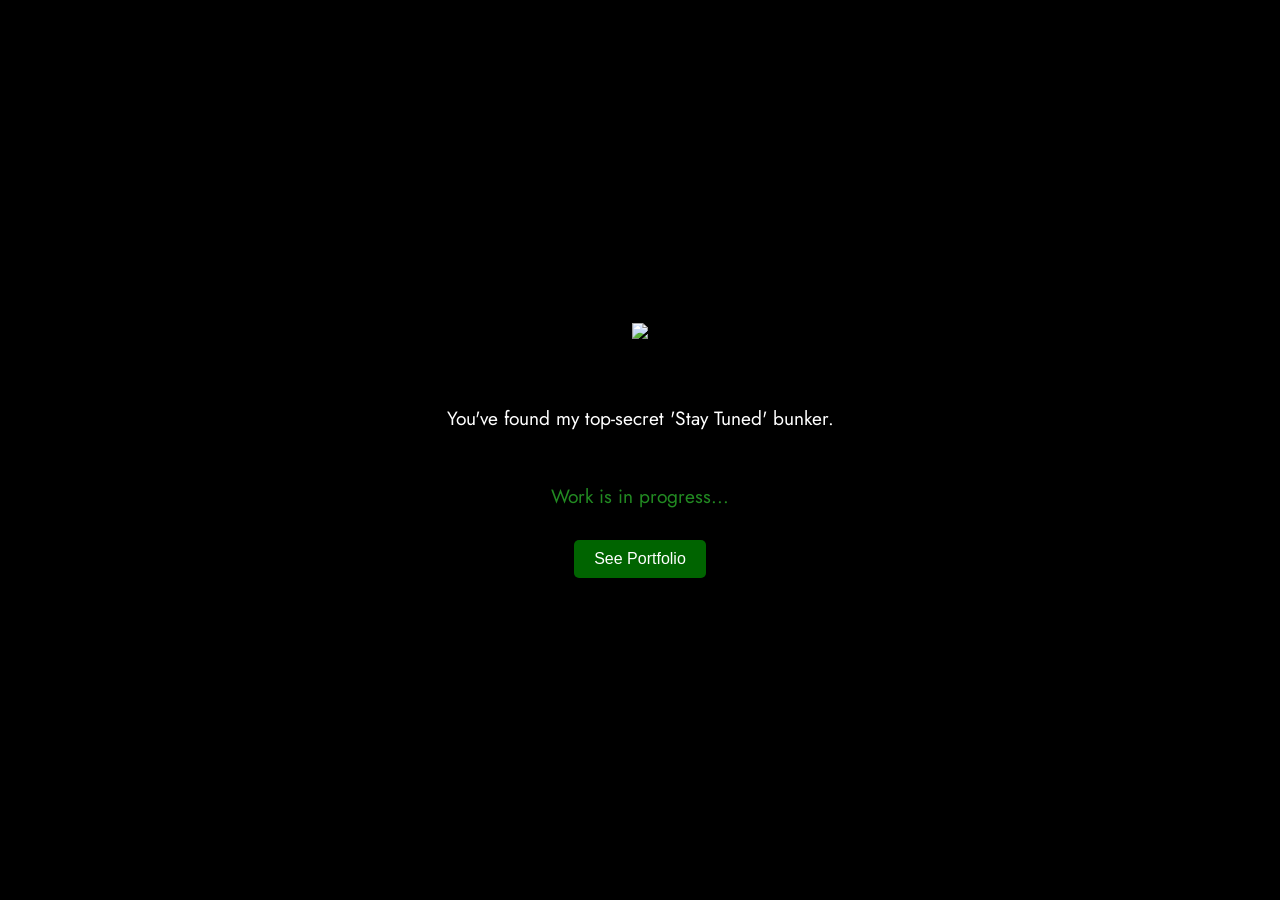
==== index.html @ 22e9f3df "Create index.html" ====
<!DOCTYPE html>
<html lang="en">
<head>
    <meta charset="UTF-8">
    <meta name="viewport" content="width=device-width, initial-scale=1.0">
    <title>Landing Page</title>

    <link rel="preconnect" href="https://fonts.gstatic.com" crossorigin>
    <link href="https://fonts.googleapis.com/css2?family=Jost&display=swap" rel="stylesheet">

    <style>
        body {
            margin: 0;
            padding: 0;
            font-family: 'Jost', sans-serif;
            background-color: black;
            color: white;
        }

        .container {
            text-align: center;
            height: 100vh;
            display: flex;
            flex-direction: column;
            justify-content: center;
            align-items: center;
        }

        .icon {
            margin-bottom: 20px; /* Adjust as needed */
        }

        h1 {
            font-size: 2.5em;
            margin-bottom: 20px;
        }

        p {
            font-size: 1.2em;
            margin-bottom: 30px;
        }

        button {
            padding: 10px 20px;
            font-size: 1em;
            background-color: darkgreen;
            color: white;
            border: none;
            border-radius: 5px;
            cursor: pointer;
            transition: background-color 0.3s ease;
        }

        button:hover {
            background-color: forestgreen;
        }
    </style>
</head>
<body>
    <div class="container">
        <div class="icon">
            <img src="akmGeekLogo(White).png", width="250px">
            <!-- Your icon goes here -->
        </div>
        <div class="content">
            <!-- <h1>Congratulations!</h1> -->
            <p style="padding: 20px;">You've found my top-secret 'Stay Tuned' bunker.</p>
            <p style="color: forestgreen;">Work is in progress...</p>
            <button>See Portfolio</button>
        </div>
    </div>
    <script src="script.js"></script>
</body>
</html>
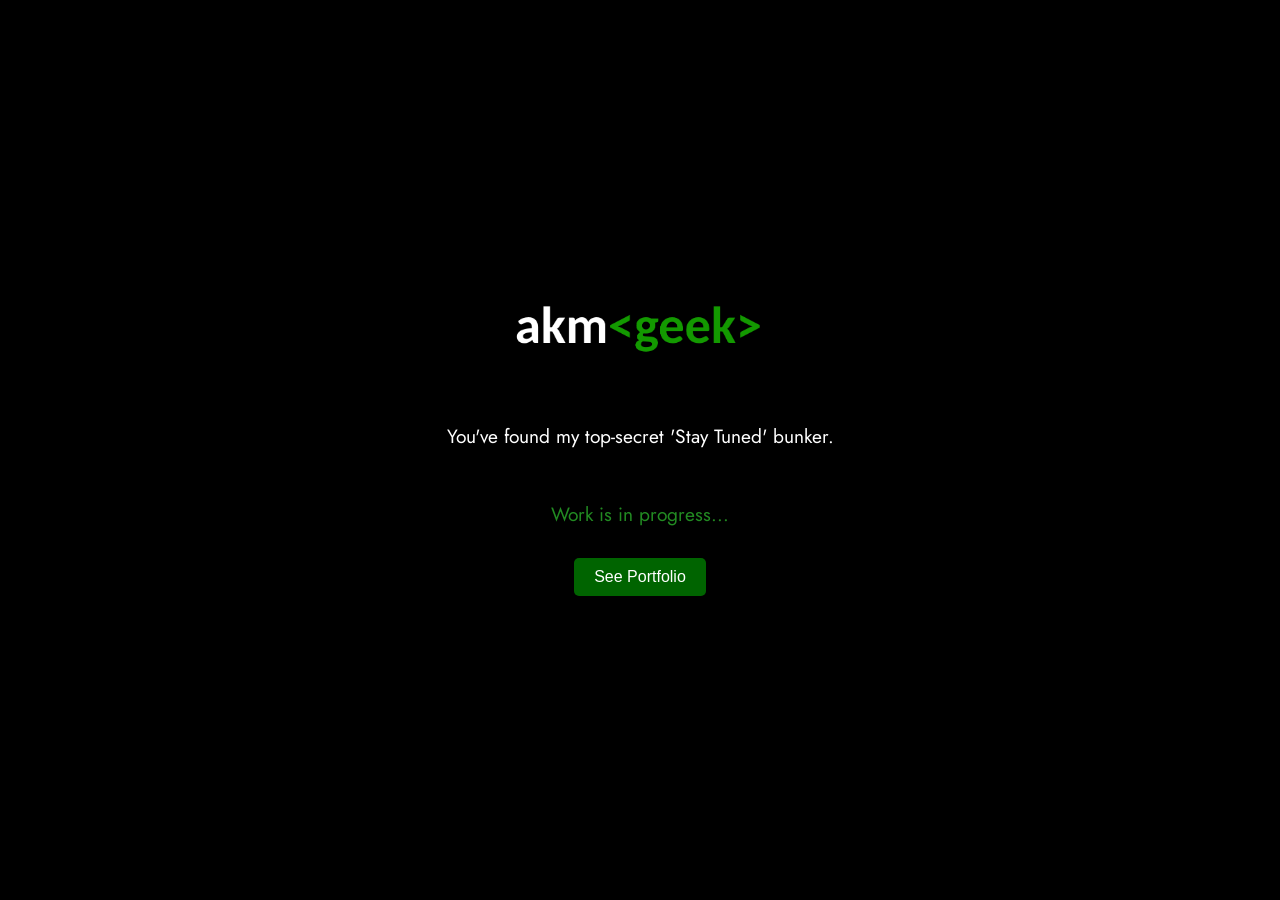
==== commit ad5f2449: "Update index.html" ====
--- a/index.html
+++ b/index.html
@@ -66,7 +66,8 @@
             <!-- <h1>Congratulations!</h1> -->
             <p style="padding: 20px;">You've found my top-secret 'Stay Tuned' bunker.</p>
             <p style="color: forestgreen;">Work is in progress...</p>
-            <button>See Portfolio</button>
+
+            <button ><a style="text-decoration: none; color: white;" href="https://akmgeek.github.io/portfolio/">See Portfolio</a></button>
         </div>
     </div>
     <script src="script.js"></script>
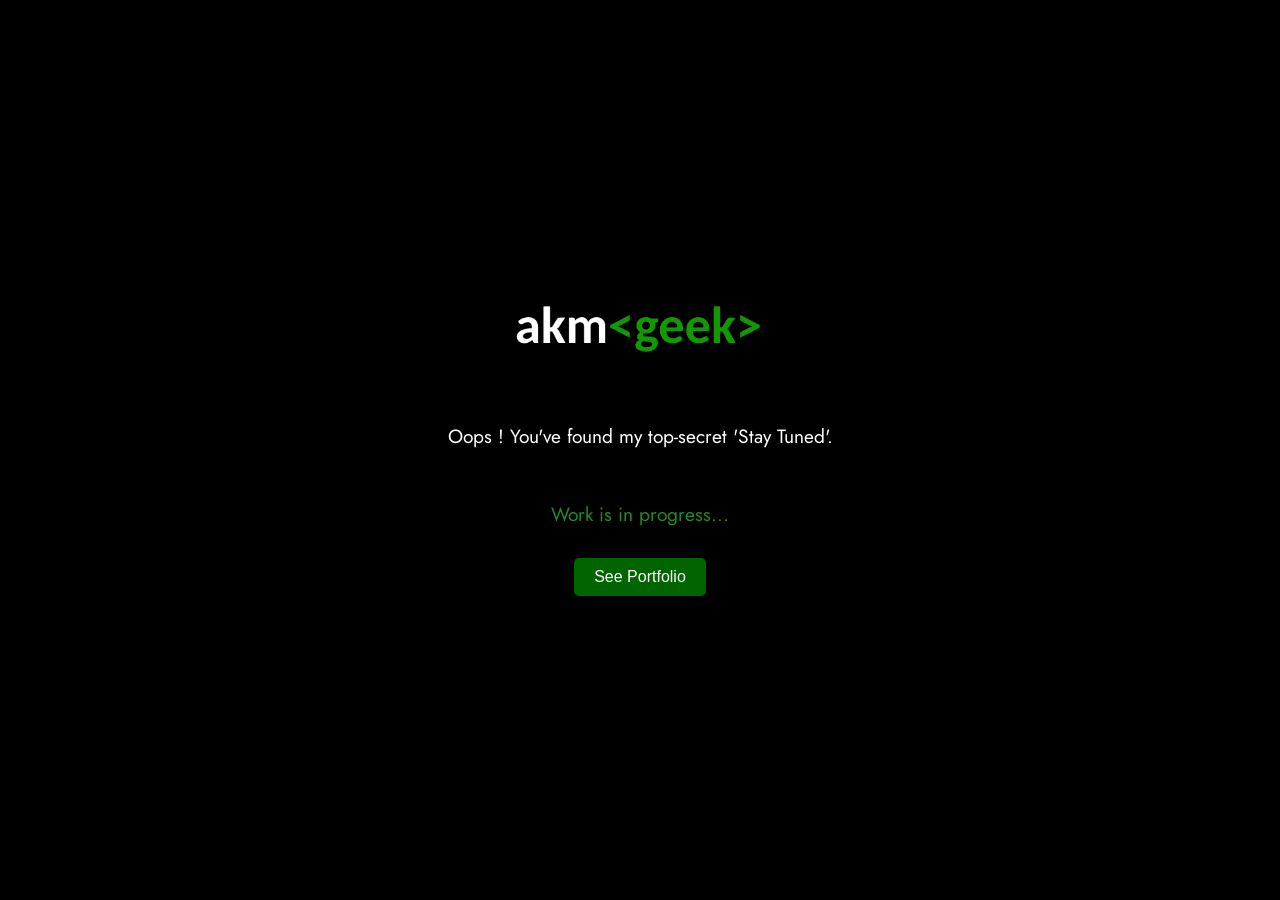
==== commit 6822f77d: "Update index.html" ====
--- a/index.html
+++ b/index.html
@@ -64,7 +64,7 @@
         </div>
         <div class="content">
             <!-- <h1>Congratulations!</h1> -->
-            <p style="padding: 20px;">You've found my top-secret 'Stay Tuned' bunker.</p>
+            <p style="padding: 20px;">Oops ! You've found my top-secret 'Stay Tuned'.</p>
             <p style="color: forestgreen;">Work is in progress...</p>
 
             <button ><a style="text-decoration: none; color: white;" href="https://akmgeek.github.io/portfolio/">See Portfolio</a></button>
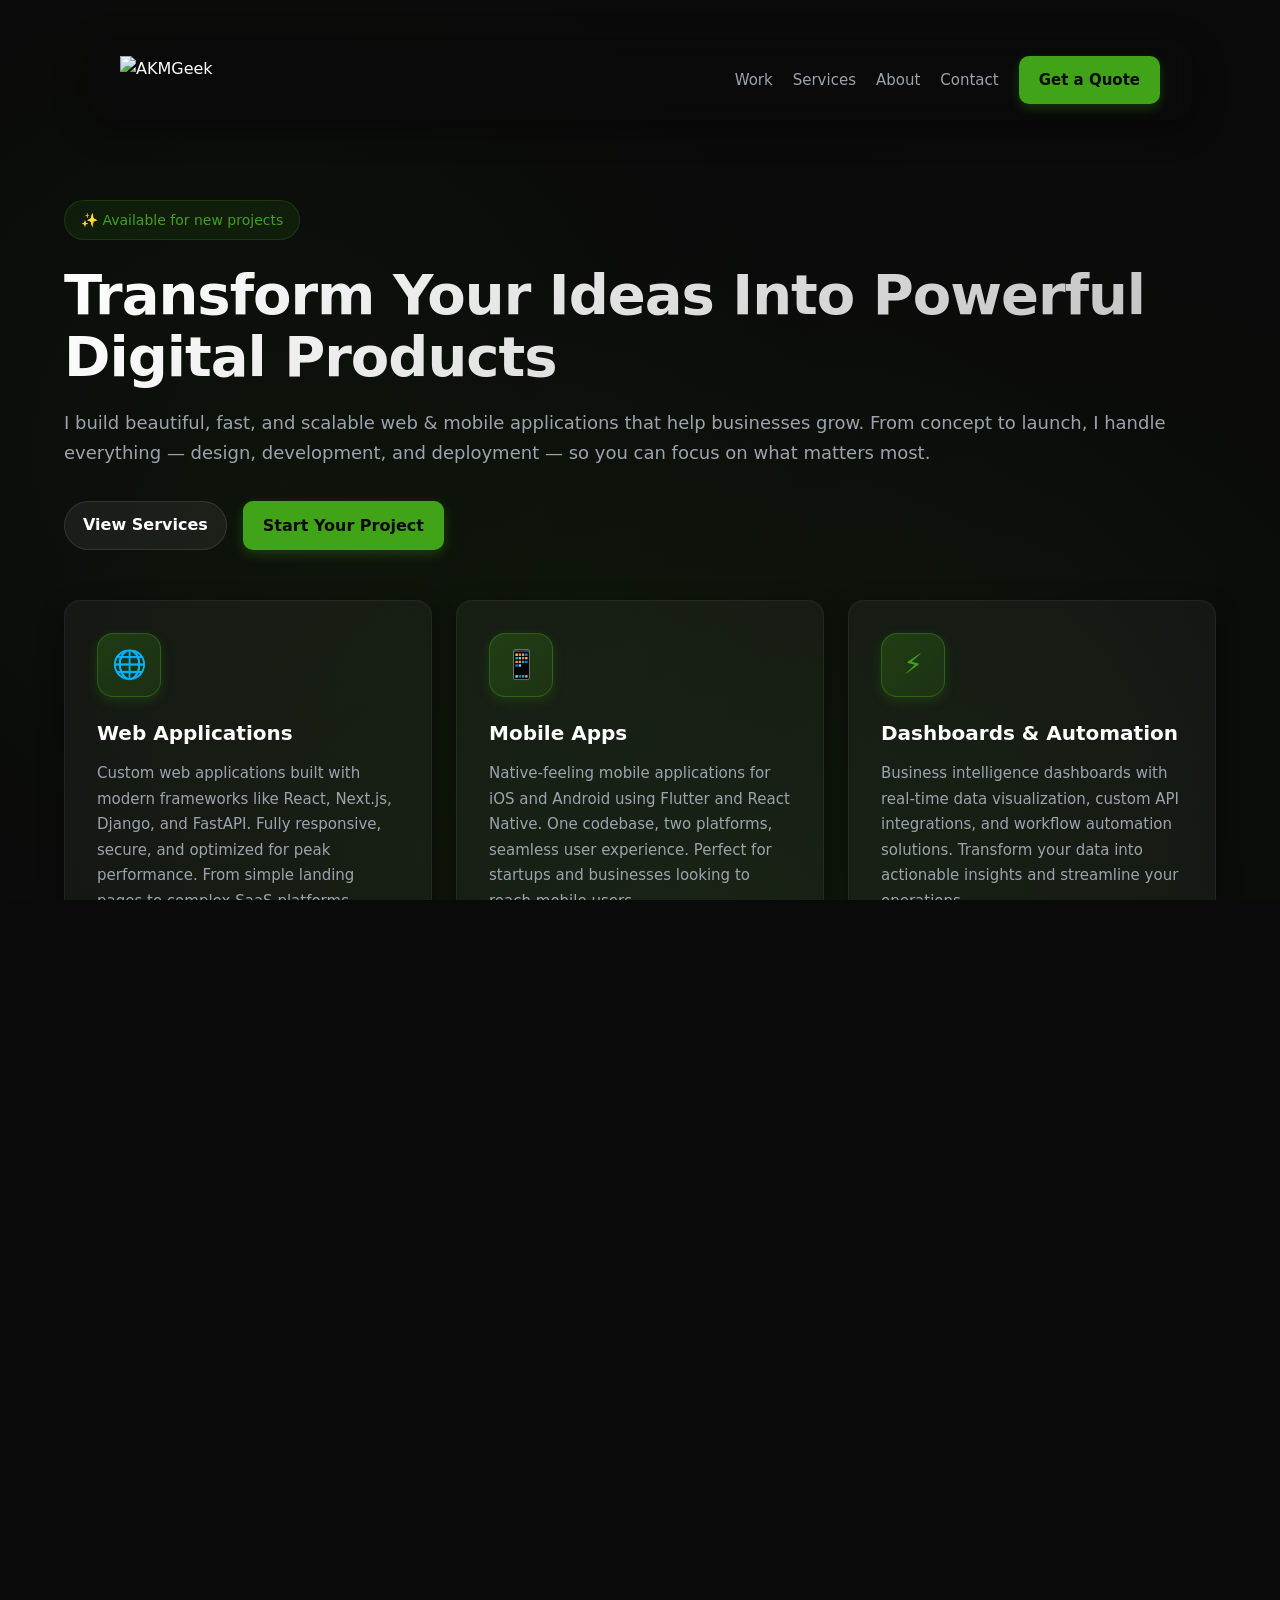
==== commit ffe7a98a: "Refactor index.html for improved structure and styles Updated HTML structure and styling for better " ====
--- a/index.html
+++ b/index.html
@@ -1,75 +1,816 @@
-<!DOCTYPE html>
+<!doctype html>
 <html lang="en">
 <head>
-    <meta charset="UTF-8">
-    <meta name="viewport" content="width=device-width, initial-scale=1.0">
-    <title>Landing Page</title>
-
-    <link rel="preconnect" href="https://fonts.gstatic.com" crossorigin>
-    <link href="https://fonts.googleapis.com/css2?family=Jost&display=swap" rel="stylesheet">
-
-    <style>
-        body {
-            margin: 0;
-            padding: 0;
-            font-family: 'Jost', sans-serif;
-            background-color: black;
-            color: white;
-        }
-
-        .container {
-            text-align: center;
-            height: 100vh;
-            display: flex;
-            flex-direction: column;
-            justify-content: center;
-            align-items: center;
-        }
-
-        .icon {
-            margin-bottom: 20px; /* Adjust as needed */
-        }
-
-        h1 {
-            font-size: 2.5em;
-            margin-bottom: 20px;
-        }
-
-        p {
-            font-size: 1.2em;
-            margin-bottom: 30px;
-        }
-
-        button {
-            padding: 10px 20px;
-            font-size: 1em;
-            background-color: darkgreen;
-            color: white;
-            border: none;
-            border-radius: 5px;
-            cursor: pointer;
-            transition: background-color 0.3s ease;
-        }
-
-        button:hover {
-            background-color: forestgreen;
-        }
-    </style>
+  <meta charset="utf-8" />
+  <meta name="viewport" content="width=device-width,initial-scale=1" />
+  <title>AKMGeek — Code. Create. Conquer.</title>
+  <meta name="description" content="AKMGeek — custom web & mobile apps, UI/UX, dashboards and automation." />
+  <style>
+    /* ========== Brand ========== */
+    :root{
+      --brand-green:#41A317;
+      --brand-green-hover:#4FB81F;
+      --bg:#0A0A0A;
+      --bg-secondary:#111111;
+      --muted:#9CA3AF;
+      --white:#ffffff;
+      --max-width:1200px;
+      --radius:16px;
+      --card-padding:28px;
+      --gap:24px;
+      font-family: Inter, system-ui, -apple-system, 'Segoe UI', Roboto, 'Helvetica Neue', Arial, sans-serif;
+    }
+    *{box-sizing:border-box;}
+    html{scroll-behavior:smooth;overflow-x:hidden;}
+    html,body{height:100%;width:100%;overflow-x:hidden;}
+    body{
+      margin:0;
+      padding:0;
+      background:var(--bg);
+      background-image:radial-gradient(circle at 20% 50%, rgba(65,163,23,0.05) 0%, transparent 50%),
+                        radial-gradient(circle at 80% 80%, rgba(65,163,23,0.03) 0%, transparent 50%);
+      color:var(--white);
+      -webkit-font-smoothing:antialiased;
+      -moz-osx-font-smoothing:grayscale;
+      line-height:1.6;
+    }
+    .container{max-width:var(--max-width);margin:0 auto;padding:40px 24px;width:100%;}
+
+    /* ========== Header ========== */
+    header{
+      display:flex;
+      align-items:center;
+      justify-content:space-between;
+      gap:12px;
+      padding:16px 32px;
+      position:sticky;
+      top:12px;
+      z-index:100;
+      background:rgba(10,10,10,0.8);
+      backdrop-filter:blur(10px);
+      /* border:1px solid rgba(255,255,255,0.08); */
+      border-radius:20px;
+      width:calc(100% - 48px);
+      max-width:var(--max-width);
+      margin:0 auto;
+      box-shadow:0 8px 32px rgba(0,0,0,0.4);
+    }
+    .brand{
+      display:flex;
+      align-items:center;
+      gap:12px;
+      transition:transform 0.2s;
+      flex-shrink:0;
+      min-width:0;
+    }
+    .brand:hover{transform:translateY(-1px);}
+    .logo{
+      width:auto;
+      height:48px;
+      max-width:120px;
+      min-width:60px;
+      display:block;
+      transition:transform 0.3s;
+      object-fit:contain;
+      flex-shrink:0;
+    }
+    .brand:hover .logo{transform:scale(1.05);}
+    nav{display:flex;gap:20px;align-items:center;}
+    nav a{
+      color:var(--muted);
+      text-decoration:none;
+      font-size:15px;
+      font-weight:500;
+      transition:color 0.2s;
+      position:relative;
+    }
+    nav a:hover{color:var(--white);}
+    nav a:not(.cta)::after{
+      content:'';
+      position:absolute;
+      bottom:-4px;
+      left:0;
+      width:0;
+      height:2px;
+      background:var(--brand-green);
+      transition:width 0.3s;
+    }
+    nav a:not(.cta):hover::after{width:100%;}
+    .cta{
+      background:var(--brand-green);
+      color:var(--bg);
+      padding:12px 20px;
+      border-radius:10px;
+      text-decoration:none;
+      font-weight:600;
+      transition:all 0.3s;
+      box-shadow:0 4px 12px rgba(65,163,23,0.3);
+    }
+    .cta:hover{
+      background:var(--brand-green-hover);
+      transform:translateY(-2px);
+      box-shadow:0 6px 20px rgba(65,163,23,0.4);
+    }
+
+    /* ========== Hero ========== */
+    .hero{
+      padding:80px 0 60px;
+      position:relative;
+    }
+    .hero::before{
+      content:'';
+      position:absolute;
+      top:0;
+      left:0;
+      right:0;
+      width:100%;
+      height:200%;
+      background:radial-gradient(circle, rgba(65,163,23,0.1) 0%, transparent 70%);
+      pointer-events:none;
+      z-index:-1;
+    }
+    .hero h2{
+      font-size:56px;
+      margin:0 0 20px 0;
+      line-height:1.1;
+      font-weight:800;
+      letter-spacing:-1px;
+      background:linear-gradient(135deg, #ffffff 0%, #BFBFBF 100%);
+      -webkit-background-clip:text;
+      -webkit-text-fill-color:transparent;
+      background-clip:text;
+    }
+    .hero p{
+      color:var(--muted);
+      font-size:18px;
+      margin:0 0 32px;
+      line-height:1.7;
+    }
+    .hero .actions{
+      display:flex;
+      gap:16px;
+      flex-wrap:wrap;
+    }
+    .hero .badge{
+      display:inline-flex;
+      align-items:center;
+      gap:8px;
+      padding:8px 16px;
+      background:rgba(65,163,23,0.1);
+      border:1px solid rgba(65,163,23,0.2);
+      border-radius:50px;
+      font-size:14px;
+      color:var(--brand-green);
+      margin-bottom:24px;
+    }
+
+    /* Card */
+    .card{
+      background:rgba(255,255,255,0.04);
+      padding:var(--card-padding);
+      border-radius:var(--radius);
+      box-shadow:0 8px 24px rgba(0,0,0,0.4);
+      border:1px solid rgba(255,255,255,0.06);
+      transition:all 0.3s;
+      position:relative;
+      overflow:hidden;
+    }
+    .card::before{
+      content:'';
+      position:absolute;
+      top:0;
+      left:0;
+      width:100%;
+      height:100%;
+      background:linear-gradient(135deg, rgba(65,163,23,0.05) 0%, transparent 100%);
+      opacity:0;
+      transition:opacity 0.3s;
+    }
+    .card:hover{
+      transform:translateY(-4px);
+      box-shadow:0 12px 32px rgba(0,0,0,0.5);
+      border-color:rgba(65,163,23,0.2);
+    }
+    .card:hover::before{opacity:1;}
+    .service{
+      display:flex;
+      flex-direction:column;
+      gap:20px;
+      align-items:flex-start;
+      position:relative;
+      z-index:1;
+      height:100%;
+    }
+    .service .dot{
+      width:64px;
+      height:64px;
+      border-radius:16px;
+      background:linear-gradient(135deg, rgba(65,163,23,0.25) 0%, rgba(65,163,23,0.15) 100%);
+      display:flex;
+      align-items:center;
+      justify-content:center;
+      font-weight:700;
+      color:var(--brand-green);
+      font-size:28px;
+      flex-shrink:0;
+      border:1px solid rgba(65,163,23,0.4);
+      box-shadow:0 4px 12px rgba(65,163,23,0.2);
+    }
+    .service strong{
+      display:block;
+      font-size:20px;
+      margin-bottom:12px;
+      color:var(--white);
+      font-weight:700;
+    }
+    .service > div:last-child{
+      flex:1;
+      display:flex;
+      flex-direction:column;
+    }
+
+    /* ========== Grid ========== */
+    .grid{
+      display:grid;
+      grid-template-columns:repeat(3,1fr);
+      gap:24px;
+      margin-top:50px;
+    }
+    .grid .card{
+      padding:32px;
+      display:flex;
+      align-items:stretch;
+      height:100%;
+    }
+
+    /* Portfolio */
+    .portfolio{
+      margin:80px 0;
+      position:relative;
+    }
+    .portfolio h3{
+      font-size:36px;
+      font-weight:800;
+      margin-bottom:32px;
+      letter-spacing:-0.5px;
+    }
+    .projects{
+      display:grid;
+      grid-template-columns:repeat(3,1fr);
+      gap:24px;
+    }
+    .project{
+      height:280px;
+      border-radius:16px;
+      background:linear-gradient(135deg, rgba(255,255,255,0.05) 0%, rgba(255,255,255,0.02) 100%);
+      display:flex;
+      flex-direction:column;
+      justify-content:space-between;
+      padding:24px;
+      position:relative;
+      overflow:hidden;
+      cursor:pointer;
+      transition:all 0.3s;
+      border:1px solid rgba(255,255,255,0.08);
+    }
+    .project::before{
+      content:'';
+      position:absolute;
+      top:0;
+      left:0;
+      width:100%;
+      height:100%;
+      background:linear-gradient(135deg, rgba(65,163,23,0.1) 0%, transparent 100%);
+      opacity:0;
+      transition:opacity 0.3s;
+    }
+    .project:hover{
+      transform:translateY(-6px);
+      border-color:rgba(65,163,23,0.3);
+      box-shadow:0 12px 32px rgba(0,0,0,0.5);
+    }
+    .project:hover::before{opacity:1;}
+    .project-title{
+      font-size:20px;
+      font-weight:700;
+      margin-bottom:8px;
+      color:var(--white);
+      position:relative;
+      z-index:1;
+    }
+    .project-desc{
+      color:var(--muted);
+      font-size:14px;
+      line-height:1.6;
+      position:relative;
+      z-index:1;
+    }
+    .project-tags{
+      display:flex;
+      gap:8px;
+      flex-wrap:wrap;
+      margin-top:auto;
+      position:relative;
+      z-index:1;
+    }
+    .tag{
+      padding:4px 12px;
+      background:rgba(255,255,255,0.08);
+      border-radius:20px;
+      font-size:12px;
+      color:var(--muted);
+    }
+
+    /* About */
+    .about{
+      display:flex;
+      gap:40px;
+      align-items:center;
+      padding:40px 0;
+      margin:60px 0;
+    }
+    .about-content h3{
+      font-size:36px;
+      font-weight:800;
+      margin-bottom:20px;
+      letter-spacing:-0.5px;
+    }
+    .about-content p{
+      color:var(--muted);
+      font-size:16px;
+      line-height:1.8;
+      margin-bottom:16px;
+    }
+    .stats{
+      display:flex;
+      gap:32px;
+      margin-top:32px;
+      flex-wrap:wrap;
+    }
+    .stat{
+      display:flex;
+      flex-direction:column;
+    }
+    .stat-number{
+      font-size:32px;
+      font-weight:800;
+      color:var(--brand-green);
+      line-height:1;
+    }
+    .stat-label{
+      font-size:14px;
+      color:var(--muted);
+      margin-top:4px;
+    }
+
+    /* Contact */
+    .contact{
+      display:grid;
+      grid-template-columns:1fr 380px;
+      gap:32px;
+      padding:60px 0;
+    }
+    .contact h3{
+      font-size:36px;
+      font-weight:800;
+      margin-bottom:12px;
+      letter-spacing:-0.5px;
+    }
+    input,textarea{
+      width:100%;
+      padding:14px 16px;
+      border-radius:12px;
+      border:1px solid rgba(255,255,255,0.1);
+      background:rgba(255,255,255,0.03);
+      color:var(--white);
+      resize:vertical;
+      font-family:inherit;
+      font-size:15px;
+      transition:all 0.3s;
+      margin-bottom:16px;
+    }
+    input:focus,textarea:focus{
+      outline:none;
+      border-color:var(--brand-green);
+      background:rgba(255,255,255,0.05);
+      box-shadow:0 0 0 3px rgba(65,163,23,0.1);
+    }
+    input::placeholder,textarea::placeholder{
+      color:var(--muted);
+    }
+    button.primary{
+      background:var(--brand-green);
+      color:var(--bg);
+      padding:14px 24px;
+      border-radius:12px;
+      border:none;
+      font-weight:700;
+      font-size:16px;
+      cursor:pointer;
+      transition:all 0.3s;
+      box-shadow:0 4px 12px rgba(65,163,23,0.3);
+    }
+    button.primary:hover{
+      background:var(--brand-green-hover);
+      transform:translateY(-2px);
+      box-shadow:0 6px 20px rgba(65,163,23,0.4);
+    }
+    button.primary:active{
+      transform:translateY(0);
+    }
+
+    footer{
+      padding:40px 0;
+      border-top:1px solid rgba(255,255,255,0.08);
+      color:var(--muted);
+      font-size:14px;
+      margin-top:60px;
+    }
+
+    /* Section Headers */
+    section h3{
+      font-size:36px;
+      font-weight:800;
+      margin-bottom:32px;
+      letter-spacing:-0.5px;
+    }
+
+    /* ========== Responsive ========== */
+    @media (max-width:980px){
+      .hero{padding:60px 0 40px;}
+      .hero h2{font-size:42px;}
+      .grid{grid-template-columns:repeat(2,1fr)}
+      .projects{grid-template-columns:repeat(2,1fr)}
+      .contact{grid-template-columns:1fr}
+      nav{display:none;}
+      header{
+        justify-content:center;
+        padding:14px 24px;
+        width:calc(100% - 32px);
+        top:8px;
+      }
+      .logo{
+        height:44px;
+        max-width:110px;
+        min-width:70px;
+      }
+    }
+    @media (max-width:768px){
+      header{
+        padding:12px 20px;
+        width:calc(100% - 24px);
+        border-radius:16px;
+        top:8px;
+      }
+      .logo{
+        height:42px;
+        max-width:100px;
+        min-width:65px;
+      }
+    }
+    @media (max-width:560px){
+      .grid{grid-template-columns:1fr}
+      .projects{grid-template-columns:1fr}
+      .hero h2{font-size:32px;}
+      .hero p{font-size:16px;}
+      .card{padding:20px;}
+      .project{height:240px;}
+      section h3{font-size:28px;}
+      .about{flex-direction:column;text-align:center;}
+      header{
+        padding:10px 16px;
+        width:calc(100% - 20px);
+        border-radius:14px;
+        top:6px;
+        gap:8px;
+        justify-content:center;
+      }
+      .logo{
+        height:40px;
+        max-width:95px;
+        min-width:60px;
+      }
+      .brand{
+        gap:8px;
+        justify-content:center;
+      }
+    }
+    @media (max-width:400px){
+      header{
+        padding:10px 14px;
+        width:calc(100% - 16px);
+      }
+      .logo{
+        height:38px;
+        max-width:85px;
+        min-width:55px;
+      }
+    }
+    @media (max-width:320px){
+      header{
+        padding:8px 12px;
+        width:calc(100% - 12px);
+      }
+      .logo{
+        height:36px;
+        max-width:75px;
+        min-width:50px;
+      }
+    }
+
+    /* Small helpers */
+    .muted{color:var(--muted)}
+    .pill{
+      background:rgba(255,255,255,0.06);
+      padding:10px 18px;
+      border-radius:50px;
+      font-weight:600;
+      text-decoration:none;
+      color:var(--white);
+      border:1px solid rgba(255,255,255,0.1);
+      transition:all 0.3s;
+      display:inline-block;
+    }
+    .pill:hover{
+      background:rgba(255,255,255,0.1);
+      transform:translateY(-2px);
+    }
+    .section-divider{
+      height:1px;
+      width:100%;
+      max-width:100%;
+      background:linear-gradient(90deg, transparent, rgba(255,255,255,0.1), transparent);
+      margin:60px 0;
+    }
+
+  </style>
 </head>
 <body>
-    <div class="container">
-        <div class="icon">
-            <img src="akmGeekLogo(White).png", width="250px">
-            <!-- Your icon goes here -->
+  <div class="container">
+    <header>
+      <div class="brand">
+        <img src="logo.png" alt="AKMGeek" class="logo" />
+    
+      </div>
+      <nav>
+        <a href="#work">Work</a>
+        <a href="#services">Services</a>
+        <a href="#about">About</a>
+        <a href="#contact">Contact</a>
+        <a class="cta" href="#contact">Get a Quote</a>
+      </nav>
+    </header>
+
+    <main>
+      <section class="hero">
+        <div>
+          <div class="badge">✨ Available for new projects</div>
+          <h2>Transform Your Ideas Into Powerful Digital Products</h2>
+          <p>I build beautiful, fast, and scalable web & mobile applications that help businesses grow. From concept to launch, I handle everything — design, development, and deployment — so you can focus on what matters most.</p>
+          <div class="actions">
+            <a class="pill" href="#services">View Services</a>
+            <a class="cta" href="#contact">Start Your Project</a>
+          </div>
+
+          <div class="grid" id="services">
+            <div class="card">
+              <div class="service">
+                <div class="dot">🌐</div>
+                <div>
+                  <strong>Web Applications</strong>
+                  <div class="muted" style="font-size:15px;line-height:1.7">Custom web applications built with modern frameworks like React, Next.js, Django, and FastAPI. Fully responsive, secure, and optimized for peak performance. From simple landing pages to complex SaaS platforms.</div>
+                </div>
+              </div>
+            </div>
+
+            <div class="card">
+              <div class="service">
+                <div class="dot">📱</div>
+                <div>
+                  <strong>Mobile Apps</strong>
+                  <div class="muted" style="font-size:15px;line-height:1.7">Native-feeling mobile applications for iOS and Android using Flutter and React Native. One codebase, two platforms, seamless user experience. Perfect for startups and businesses looking to reach mobile users.</div>
+                </div>
+              </div>
+            </div>
+
+            <div class="card">
+              <div class="service">
+                <div class="dot">⚡</div>
+                <div>
+                  <strong>Dashboards & Automation</strong>
+                  <div class="muted" style="font-size:15px;line-height:1.7">Business intelligence dashboards with real-time data visualization, custom API integrations, and workflow automation solutions. Transform your data into actionable insights and streamline your operations.</div>
+                </div>
+              </div>
+            </div>
+          </div>
+
         </div>
-        <div class="content">
-            <!-- <h1>Congratulations!</h1> -->
-            <p style="padding: 20px;">Oops ! You've found my top-secret 'Stay Tuned'.</p>
-            <p style="color: forestgreen;">Work is in progress...</p>
-
-            <button ><a style="text-decoration: none; color: white;" href="https://akmgeek.github.io/portfolio/">See Portfolio</a></button>
+      </section>
+
+      <div class="section-divider"></div>
+
+      <section id="technologies" style="margin:60px 0">
+        <div class="card" style="text-align:center;padding:40px 32px">
+          <h3 style="font-size:28px;margin-bottom:24px">Technologies I Work With</h3>
+          <div class="muted" style="font-size:16px;line-height:2.5">React • Next.js • Flutter • React Native • Python • Django • FastAPI • Node.js • TypeScript • PostgreSQL</div>
         </div>
-    </div>
-    <script src="script.js"></script>
+      </section>
+
+      <div class="section-divider"></div>
+
+      <section id="work" class="portfolio">
+        <h3>Featured Projects</h3>
+        <p class="muted" style="font-size:16px;margin-bottom:32px">Real solutions built for real businesses</p>
+        <div class="projects">
+          <div class="project">
+            <div>
+              <div class="project-title">Restaurant Booking Platform</div>
+              <div class="project-desc">Complete reservation system with real-time table management, customer dashboard, and admin panel. Increased bookings by 40%.</div>
+            </div>
+            <div class="project-tags">
+              <span class="tag">React</span>
+              <span class="tag">Node.js</span>
+              <span class="tag">MongoDB</span>
+            </div>
+          </div>
+          <div class="project">
+            <div>
+              <div class="project-title">Task Management App</div>
+              <div class="project-desc">Cross-platform productivity app with team collaboration, real-time sync, and advanced filtering. Used by 500+ teams daily.</div>
+            </div>
+            <div class="project-tags">
+              <span class="tag">Flutter</span>
+              <span class="tag">Firebase</span>
+              <span class="tag">Cloud Functions</span>
+            </div>
+          </div>
+          <div class="project">
+            <div>
+              <div class="project-title">Drone Telemetry Dashboard</div>
+              <div class="project-desc">Real-time monitoring dashboard for drone fleet management with live tracking, analytics, and automated reporting.</div>
+            </div>
+            <div class="project-tags">
+              <span class="tag">Next.js</span>
+              <span class="tag">WebSocket</span>
+              <span class="tag">Python</span>
+            </div>
+          </div>
+        </div>
+      </section>
+
+      <div class="section-divider"></div>
+
+      <section id="about" class="about">
+        <div class="about-content">
+          <h3>Why Work With Me?</h3>
+          <p class="muted">I'm Amit, a full-stack developer and designer who turns complex ideas into simple, elegant solutions. With years of experience building products from scratch, I understand what it takes to ship software that users love.</p>
+          <p class="muted">My approach is straightforward: I listen to your needs, propose the best solution, and deliver on time. No fluff, no over-engineering — just clean code and great results.</p>
+          
+          <div class="stats">
+            <div class="stat">
+              <div class="stat-number">50+</div>
+              <div class="stat-label">Projects Delivered</div>
+            </div>
+            <div class="stat">
+              <div class="stat-number">100%</div>
+              <div class="stat-label">Client Satisfaction</div>
+            </div>
+            <div class="stat">
+              <div class="stat-number">24hr</div>
+              <div class="stat-label">Response Time</div>
+            </div>
+          </div>
+
+          <div style="margin-top:32px">
+            <a class="cta" href="#contact">Let's Build Something Great</a>
+          </div>
+        </div>
+      </section>
+
+      <div class="section-divider"></div>
+
+      <section id="contact" class="contact">
+        <div class="card">
+          <h3>Ready to Start Your Project?</h3>
+          <p class="muted" style="margin-bottom:28px">Tell me about your idea and I'll get back to you within 24 hours with a detailed proposal.</p>
+          <form action="mailto:contact@akmgeek.com" method="post" enctype="text/plain">
+            <input type="text" name="name" placeholder="Your name" required />
+            <input type="email" name="email" placeholder="Email address" required />
+            <input type="text" name="company" placeholder="Company (optional)" />
+            <textarea name="message" rows="6" placeholder="Tell me about your project — what are you looking to build? Timeline? Budget?" required></textarea>
+            <button type="submit" class="primary">Send Message</button>
+          </form>
+        </div>
+
+        <aside>
+          <div class="card">
+            <strong style="font-size:18px;display:block;margin-bottom:16px">Get in Touch</strong>
+            <div style="display:flex;flex-direction:column;gap:12px">
+              <div>
+                <div class="muted" style="font-size:13px;margin-bottom:4px">Email</div>
+                <a href="mailto:contact@akmgeek.com" style="color:var(--brand-green);text-decoration:none;font-weight:600">contact@akmgeek.com</a>
+              </div>
+              <div>
+                <div class="muted" style="font-size:13px;margin-bottom:4px">Phone</div>
+                <div style="font-weight:600">+91 9XXXXXXXXX</div>
+              </div>
+            </div>
+            <div style="margin-top:24px;padding-top:20px;border-top:1px solid rgba(255,255,255,0.08)">
+              <div class="muted" style="font-size:13px;margin-bottom:8px">Connect on</div>
+              <div style="display:flex;gap:12px;flex-wrap:wrap">
+                <a href="#" class="pill" style="font-size:13px;padding:6px 14px">LinkedIn</a>
+                <a href="#" class="pill" style="font-size:13px;padding:6px 14px">GitHub</a>
+                <a href="#" class="pill" style="font-size:13px;padding:6px 14px">Instagram</a>
+              </div>
+            </div>
+          </div>
+
+          <div style="height:20px"></div>
+
+          <div class="card">
+            <strong style="font-size:18px;display:block;margin-bottom:12px">What Happens Next?</strong>
+            <div style="display:flex;flex-direction:column;gap:16px">
+              <div>
+                <div style="font-weight:600;margin-bottom:4px;color:var(--brand-green)">1. Discovery Call</div>
+                <div class="muted" style="font-size:13px">Free 20-minute call to understand your needs</div>
+              </div>
+              <div>
+                <div style="font-weight:600;margin-bottom:4px;color:var(--brand-green)">2. Proposal</div>
+                <div class="muted" style="font-size:13px">Detailed proposal within 48 hours</div>
+              </div>
+              <div>
+                <div style="font-weight:600;margin-bottom:4px;color:var(--brand-green)">3. Kickoff</div>
+                <div class="muted" style="font-size:13px">We start building your vision</div>
+              </div>
+            </div>
+          </div>
+        </aside>
+      </section>
+
+    </main>
+
+    <footer>
+      <div style="display:flex;justify-content:space-between;align-items:center;flex-wrap:wrap;gap:16px">
+        <div style="font-size:15px">© 2024 <strong style="color:var(--brand-green)">AKMGeek</strong> — Code. Create. Conquer.</div>
+        <div class="muted" style="font-size:14px">Crafted with precision • Optimized for speed</div>
+      </div>
+    </footer>
+
+  </div>
+
+  <script>
+    // Smooth scroll for anchor links
+    document.querySelectorAll('a[href^="#"]').forEach(anchor => {
+      anchor.addEventListener('click', function (e) {
+        const href = this.getAttribute('href');
+        if (href !== '#' && href.length > 1) {
+          e.preventDefault();
+          const target = document.querySelector(href);
+          if (target) {
+            target.scrollIntoView({ behavior: 'smooth', block: 'start' });
+          }
+        }
+      });
+    });
+
+    // Form submission handler (if form exists)
+    const form = document.querySelector('form');
+    if (form) {
+      form.addEventListener('submit', function(e) {
+        // You can add custom form handling here if needed
+        // For now, it will use the default mailto behavior
+      });
+    }
+
+    // Add fade-in animation on scroll (only for elements below fold)
+    if ('IntersectionObserver' in window) {
+      const observerOptions = {
+        threshold: 0.1,
+        rootMargin: '0px 0px -50px 0px'
+      };
+
+      const observer = new IntersectionObserver((entries) => {
+        entries.forEach(entry => {
+          if (entry.isIntersecting) {
+            entry.target.style.opacity = '1';
+            entry.target.style.transform = 'translateY(0)';
+            observer.unobserve(entry.target);
+          }
+        });
+      }, observerOptions);
+
+      // Observe cards and projects that are initially below viewport
+      document.querySelectorAll('.card, .project').forEach(el => {
+        const rect = el.getBoundingClientRect();
+        if (rect.top > window.innerHeight) {
+          el.style.opacity = '0';
+          el.style.transform = 'translateY(20px)';
+          el.style.transition = 'opacity 0.6s ease, transform 0.6s ease';
+          observer.observe(el);
+        }
+      });
+    }
+  </script>
+
 </body>
 </html>
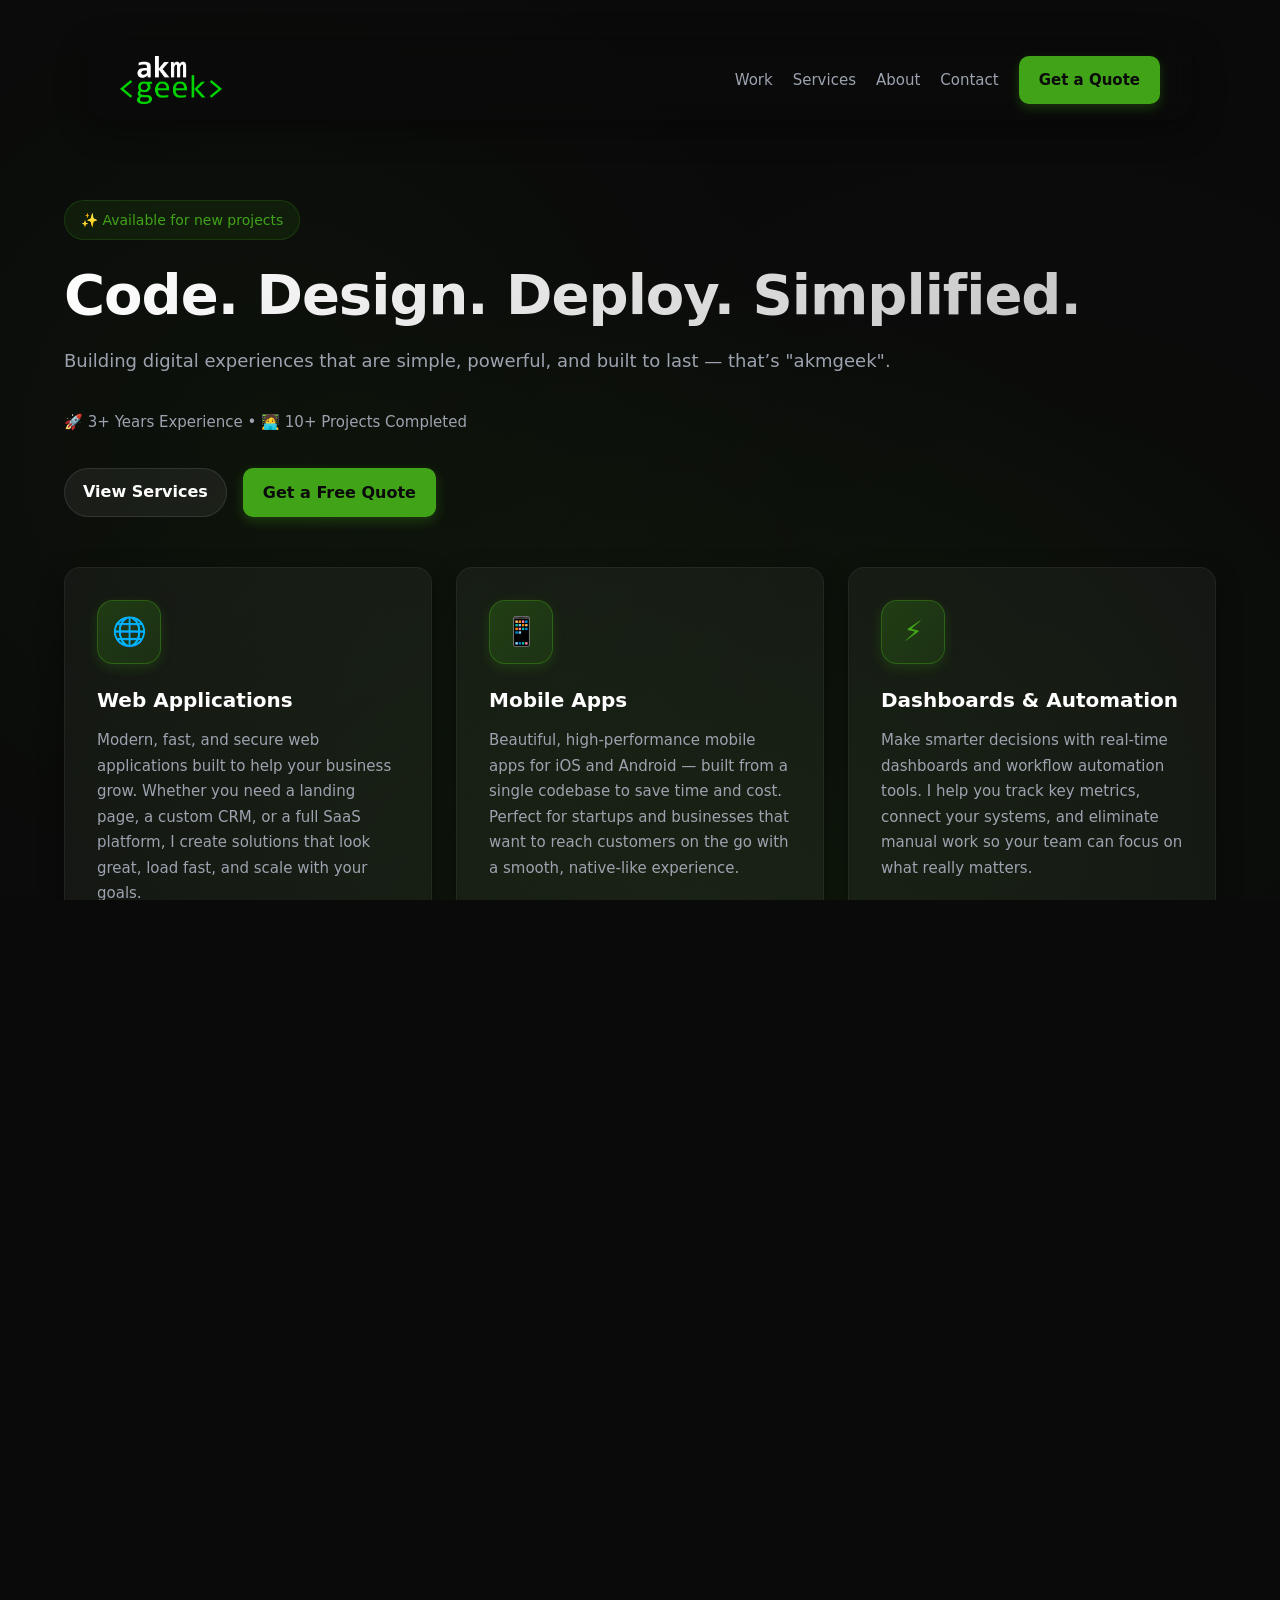
==== commit 5a142e5b: "updated" ====
--- a/index.html
+++ b/index.html
@@ -3,559 +3,27 @@
 <head>
   <meta charset="utf-8" />
   <meta name="viewport" content="width=device-width,initial-scale=1" />
-  <title>AKMGeek — Code. Create. Conquer.</title>
-  <meta name="description" content="AKMGeek — custom web & mobile apps, UI/UX, dashboards and automation." />
-  <style>
-    /* ========== Brand ========== */
-    :root{
-      --brand-green:#41A317;
-      --brand-green-hover:#4FB81F;
-      --bg:#0A0A0A;
-      --bg-secondary:#111111;
-      --muted:#9CA3AF;
-      --white:#ffffff;
-      --max-width:1200px;
-      --radius:16px;
-      --card-padding:28px;
-      --gap:24px;
-      font-family: Inter, system-ui, -apple-system, 'Segoe UI', Roboto, 'Helvetica Neue', Arial, sans-serif;
-    }
-    *{box-sizing:border-box;}
-    html{scroll-behavior:smooth;overflow-x:hidden;}
-    html,body{height:100%;width:100%;overflow-x:hidden;}
-    body{
-      margin:0;
-      padding:0;
-      background:var(--bg);
-      background-image:radial-gradient(circle at 20% 50%, rgba(65,163,23,0.05) 0%, transparent 50%),
-                        radial-gradient(circle at 80% 80%, rgba(65,163,23,0.03) 0%, transparent 50%);
-      color:var(--white);
-      -webkit-font-smoothing:antialiased;
-      -moz-osx-font-smoothing:grayscale;
-      line-height:1.6;
-    }
-    .container{max-width:var(--max-width);margin:0 auto;padding:40px 24px;width:100%;}
-
-    /* ========== Header ========== */
-    header{
-      display:flex;
-      align-items:center;
-      justify-content:space-between;
-      gap:12px;
-      padding:16px 32px;
-      position:sticky;
-      top:12px;
-      z-index:100;
-      background:rgba(10,10,10,0.8);
-      backdrop-filter:blur(10px);
-      /* border:1px solid rgba(255,255,255,0.08); */
-      border-radius:20px;
-      width:calc(100% - 48px);
-      max-width:var(--max-width);
-      margin:0 auto;
-      box-shadow:0 8px 32px rgba(0,0,0,0.4);
-    }
-    .brand{
-      display:flex;
-      align-items:center;
-      gap:12px;
-      transition:transform 0.2s;
-      flex-shrink:0;
-      min-width:0;
-    }
-    .brand:hover{transform:translateY(-1px);}
-    .logo{
-      width:auto;
-      height:48px;
-      max-width:120px;
-      min-width:60px;
-      display:block;
-      transition:transform 0.3s;
-      object-fit:contain;
-      flex-shrink:0;
-    }
-    .brand:hover .logo{transform:scale(1.05);}
-    nav{display:flex;gap:20px;align-items:center;}
-    nav a{
-      color:var(--muted);
-      text-decoration:none;
-      font-size:15px;
-      font-weight:500;
-      transition:color 0.2s;
-      position:relative;
-    }
-    nav a:hover{color:var(--white);}
-    nav a:not(.cta)::after{
-      content:'';
-      position:absolute;
-      bottom:-4px;
-      left:0;
-      width:0;
-      height:2px;
-      background:var(--brand-green);
-      transition:width 0.3s;
-    }
-    nav a:not(.cta):hover::after{width:100%;}
-    .cta{
-      background:var(--brand-green);
-      color:var(--bg);
-      padding:12px 20px;
-      border-radius:10px;
-      text-decoration:none;
-      font-weight:600;
-      transition:all 0.3s;
-      box-shadow:0 4px 12px rgba(65,163,23,0.3);
-    }
-    .cta:hover{
-      background:var(--brand-green-hover);
-      transform:translateY(-2px);
-      box-shadow:0 6px 20px rgba(65,163,23,0.4);
-    }
-
-    /* ========== Hero ========== */
-    .hero{
-      padding:80px 0 60px;
-      position:relative;
-    }
-    .hero::before{
-      content:'';
-      position:absolute;
-      top:0;
-      left:0;
-      right:0;
-      width:100%;
-      height:200%;
-      background:radial-gradient(circle, rgba(65,163,23,0.1) 0%, transparent 70%);
-      pointer-events:none;
-      z-index:-1;
-    }
-    .hero h2{
-      font-size:56px;
-      margin:0 0 20px 0;
-      line-height:1.1;
-      font-weight:800;
-      letter-spacing:-1px;
-      background:linear-gradient(135deg, #ffffff 0%, #BFBFBF 100%);
-      -webkit-background-clip:text;
-      -webkit-text-fill-color:transparent;
-      background-clip:text;
-    }
-    .hero p{
-      color:var(--muted);
-      font-size:18px;
-      margin:0 0 32px;
-      line-height:1.7;
-    }
-    .hero .actions{
-      display:flex;
-      gap:16px;
-      flex-wrap:wrap;
-    }
-    .hero .badge{
-      display:inline-flex;
-      align-items:center;
-      gap:8px;
-      padding:8px 16px;
-      background:rgba(65,163,23,0.1);
-      border:1px solid rgba(65,163,23,0.2);
-      border-radius:50px;
-      font-size:14px;
-      color:var(--brand-green);
-      margin-bottom:24px;
-    }
-
-    /* Card */
-    .card{
-      background:rgba(255,255,255,0.04);
-      padding:var(--card-padding);
-      border-radius:var(--radius);
-      box-shadow:0 8px 24px rgba(0,0,0,0.4);
-      border:1px solid rgba(255,255,255,0.06);
-      transition:all 0.3s;
-      position:relative;
-      overflow:hidden;
-    }
-    .card::before{
-      content:'';
-      position:absolute;
-      top:0;
-      left:0;
-      width:100%;
-      height:100%;
-      background:linear-gradient(135deg, rgba(65,163,23,0.05) 0%, transparent 100%);
-      opacity:0;
-      transition:opacity 0.3s;
-    }
-    .card:hover{
-      transform:translateY(-4px);
-      box-shadow:0 12px 32px rgba(0,0,0,0.5);
-      border-color:rgba(65,163,23,0.2);
-    }
-    .card:hover::before{opacity:1;}
-    .service{
-      display:flex;
-      flex-direction:column;
-      gap:20px;
-      align-items:flex-start;
-      position:relative;
-      z-index:1;
-      height:100%;
-    }
-    .service .dot{
-      width:64px;
-      height:64px;
-      border-radius:16px;
-      background:linear-gradient(135deg, rgba(65,163,23,0.25) 0%, rgba(65,163,23,0.15) 100%);
-      display:flex;
-      align-items:center;
-      justify-content:center;
-      font-weight:700;
-      color:var(--brand-green);
-      font-size:28px;
-      flex-shrink:0;
-      border:1px solid rgba(65,163,23,0.4);
-      box-shadow:0 4px 12px rgba(65,163,23,0.2);
-    }
-    .service strong{
-      display:block;
-      font-size:20px;
-      margin-bottom:12px;
-      color:var(--white);
-      font-weight:700;
-    }
-    .service > div:last-child{
-      flex:1;
-      display:flex;
-      flex-direction:column;
-    }
-
-    /* ========== Grid ========== */
-    .grid{
-      display:grid;
-      grid-template-columns:repeat(3,1fr);
-      gap:24px;
-      margin-top:50px;
-    }
-    .grid .card{
-      padding:32px;
-      display:flex;
-      align-items:stretch;
-      height:100%;
-    }
-
-    /* Portfolio */
-    .portfolio{
-      margin:80px 0;
-      position:relative;
-    }
-    .portfolio h3{
-      font-size:36px;
-      font-weight:800;
-      margin-bottom:32px;
-      letter-spacing:-0.5px;
-    }
-    .projects{
-      display:grid;
-      grid-template-columns:repeat(3,1fr);
-      gap:24px;
-    }
-    .project{
-      height:280px;
-      border-radius:16px;
-      background:linear-gradient(135deg, rgba(255,255,255,0.05) 0%, rgba(255,255,255,0.02) 100%);
-      display:flex;
-      flex-direction:column;
-      justify-content:space-between;
-      padding:24px;
-      position:relative;
-      overflow:hidden;
-      cursor:pointer;
-      transition:all 0.3s;
-      border:1px solid rgba(255,255,255,0.08);
-    }
-    .project::before{
-      content:'';
-      position:absolute;
-      top:0;
-      left:0;
-      width:100%;
-      height:100%;
-      background:linear-gradient(135deg, rgba(65,163,23,0.1) 0%, transparent 100%);
-      opacity:0;
-      transition:opacity 0.3s;
-    }
-    .project:hover{
-      transform:translateY(-6px);
-      border-color:rgba(65,163,23,0.3);
-      box-shadow:0 12px 32px rgba(0,0,0,0.5);
-    }
-    .project:hover::before{opacity:1;}
-    .project-title{
-      font-size:20px;
-      font-weight:700;
-      margin-bottom:8px;
-      color:var(--white);
-      position:relative;
-      z-index:1;
-    }
-    .project-desc{
-      color:var(--muted);
-      font-size:14px;
-      line-height:1.6;
-      position:relative;
-      z-index:1;
-    }
-    .project-tags{
-      display:flex;
-      gap:8px;
-      flex-wrap:wrap;
-      margin-top:auto;
-      position:relative;
-      z-index:1;
-    }
-    .tag{
-      padding:4px 12px;
-      background:rgba(255,255,255,0.08);
-      border-radius:20px;
-      font-size:12px;
-      color:var(--muted);
-    }
-
-    /* About */
-    .about{
-      display:flex;
-      gap:40px;
-      align-items:center;
-      padding:40px 0;
-      margin:60px 0;
-    }
-    .about-content h3{
-      font-size:36px;
-      font-weight:800;
-      margin-bottom:20px;
-      letter-spacing:-0.5px;
-    }
-    .about-content p{
-      color:var(--muted);
-      font-size:16px;
-      line-height:1.8;
-      margin-bottom:16px;
-    }
-    .stats{
-      display:flex;
-      gap:32px;
-      margin-top:32px;
-      flex-wrap:wrap;
-    }
-    .stat{
-      display:flex;
-      flex-direction:column;
-    }
-    .stat-number{
-      font-size:32px;
-      font-weight:800;
-      color:var(--brand-green);
-      line-height:1;
-    }
-    .stat-label{
-      font-size:14px;
-      color:var(--muted);
-      margin-top:4px;
-    }
-
-    /* Contact */
-    .contact{
-      display:grid;
-      grid-template-columns:1fr 380px;
-      gap:32px;
-      padding:60px 0;
-    }
-    .contact h3{
-      font-size:36px;
-      font-weight:800;
-      margin-bottom:12px;
-      letter-spacing:-0.5px;
-    }
-    input,textarea{
-      width:100%;
-      padding:14px 16px;
-      border-radius:12px;
-      border:1px solid rgba(255,255,255,0.1);
-      background:rgba(255,255,255,0.03);
-      color:var(--white);
-      resize:vertical;
-      font-family:inherit;
-      font-size:15px;
-      transition:all 0.3s;
-      margin-bottom:16px;
-    }
-    input:focus,textarea:focus{
-      outline:none;
-      border-color:var(--brand-green);
-      background:rgba(255,255,255,0.05);
-      box-shadow:0 0 0 3px rgba(65,163,23,0.1);
-    }
-    input::placeholder,textarea::placeholder{
-      color:var(--muted);
-    }
-    button.primary{
-      background:var(--brand-green);
-      color:var(--bg);
-      padding:14px 24px;
-      border-radius:12px;
-      border:none;
-      font-weight:700;
-      font-size:16px;
-      cursor:pointer;
-      transition:all 0.3s;
-      box-shadow:0 4px 12px rgba(65,163,23,0.3);
-    }
-    button.primary:hover{
-      background:var(--brand-green-hover);
-      transform:translateY(-2px);
-      box-shadow:0 6px 20px rgba(65,163,23,0.4);
-    }
-    button.primary:active{
-      transform:translateY(0);
-    }
-
-    footer{
-      padding:40px 0;
-      border-top:1px solid rgba(255,255,255,0.08);
-      color:var(--muted);
-      font-size:14px;
-      margin-top:60px;
-    }
-
-    /* Section Headers */
-    section h3{
-      font-size:36px;
-      font-weight:800;
-      margin-bottom:32px;
-      letter-spacing:-0.5px;
-    }
-
-    /* ========== Responsive ========== */
-    @media (max-width:980px){
-      .hero{padding:60px 0 40px;}
-      .hero h2{font-size:42px;}
-      .grid{grid-template-columns:repeat(2,1fr)}
-      .projects{grid-template-columns:repeat(2,1fr)}
-      .contact{grid-template-columns:1fr}
-      nav{display:none;}
-      header{
-        justify-content:center;
-        padding:14px 24px;
-        width:calc(100% - 32px);
-        top:8px;
-      }
-      .logo{
-        height:44px;
-        max-width:110px;
-        min-width:70px;
-      }
-    }
-    @media (max-width:768px){
-      header{
-        padding:12px 20px;
-        width:calc(100% - 24px);
-        border-radius:16px;
-        top:8px;
-      }
-      .logo{
-        height:42px;
-        max-width:100px;
-        min-width:65px;
-      }
-    }
-    @media (max-width:560px){
-      .grid{grid-template-columns:1fr}
-      .projects{grid-template-columns:1fr}
-      .hero h2{font-size:32px;}
-      .hero p{font-size:16px;}
-      .card{padding:20px;}
-      .project{height:240px;}
-      section h3{font-size:28px;}
-      .about{flex-direction:column;text-align:center;}
-      header{
-        padding:10px 16px;
-        width:calc(100% - 20px);
-        border-radius:14px;
-        top:6px;
-        gap:8px;
-        justify-content:center;
-      }
-      .logo{
-        height:40px;
-        max-width:95px;
-        min-width:60px;
-      }
-      .brand{
-        gap:8px;
-        justify-content:center;
-      }
-    }
-    @media (max-width:400px){
-      header{
-        padding:10px 14px;
-        width:calc(100% - 16px);
-      }
-      .logo{
-        height:38px;
-        max-width:85px;
-        min-width:55px;
-      }
-    }
-    @media (max-width:320px){
-      header{
-        padding:8px 12px;
-        width:calc(100% - 12px);
-      }
-      .logo{
-        height:36px;
-        max-width:75px;
-        min-width:50px;
-      }
-    }
-
-    /* Small helpers */
-    .muted{color:var(--muted)}
-    .pill{
-      background:rgba(255,255,255,0.06);
-      padding:10px 18px;
-      border-radius:50px;
-      font-weight:600;
-      text-decoration:none;
-      color:var(--white);
-      border:1px solid rgba(255,255,255,0.1);
-      transition:all 0.3s;
-      display:inline-block;
-    }
-    .pill:hover{
-      background:rgba(255,255,255,0.1);
-      transform:translateY(-2px);
-    }
-    .section-divider{
-      height:1px;
-      width:100%;
-      max-width:100%;
-      background:linear-gradient(90deg, transparent, rgba(255,255,255,0.1), transparent);
-      margin:60px 0;
-    }
-
-  </style>
+  <title>akmgeek — Code. Design. Deploy. Simplified.</title>
+  <meta name="description" content="akmgeek — custom web & mobile apps, UI/UX, dashboards and automation." />
+  <link rel="stylesheet" href="styles.css" />
 </head>
 <body>
   <div class="container">
     <header>
       <div class="brand">
-        <img src="logo.png" alt="AKMGeek" class="logo" />
-    
+        <a href="index.html">
+          <img src="logo.png" alt="akmgeek" class="logo" />
+        </a>
       </div>
-      <nav>
+      <button class="hamburger" aria-label="Toggle menu">
+        <span></span>
+        <span></span>
+        <span></span>
+      </button>
+      <nav class="nav-menu">
         <a href="#work">Work</a>
         <a href="#services">Services</a>
-        <a href="#about">About</a>
+        <a href="about.html">About</a>
         <a href="#contact">Contact</a>
         <a class="cta" href="#contact">Get a Quote</a>
       </nav>
@@ -565,11 +33,12 @@
       <section class="hero">
         <div>
           <div class="badge">✨ Available for new projects</div>
-          <h2>Transform Your Ideas Into Powerful Digital Products</h2>
-          <p>I build beautiful, fast, and scalable web & mobile applications that help businesses grow. From concept to launch, I handle everything — design, development, and deployment — so you can focus on what matters most.</p>
+          <h2>Code. Design. Deploy. Simplified.</h2>
+          <p>Building digital experiences that are simple, powerful, and built to last — that’s "akmgeek".</p>
+          <div class="trust-indicators">🚀 3+ Years Experience • 🧑‍💻 10+ Projects Completed </div>
           <div class="actions">
             <a class="pill" href="#services">View Services</a>
-            <a class="cta" href="#contact">Start Your Project</a>
+            <a class="cta" href="#contact">Get a Free Quote</a>
           </div>
 
           <div class="grid" id="services">
@@ -578,7 +47,8 @@
                 <div class="dot">🌐</div>
                 <div>
                   <strong>Web Applications</strong>
-                  <div class="muted" style="font-size:15px;line-height:1.7">Custom web applications built with modern frameworks like React, Next.js, Django, and FastAPI. Fully responsive, secure, and optimized for peak performance. From simple landing pages to complex SaaS platforms.</div>
+                  <div class="muted" style="font-size:15px;line-height:1.7">Modern, fast, and secure web applications built to help your business grow.
+                    Whether you need a landing page, a custom CRM, or a full SaaS platform, I create solutions that look great, load fast, and scale with your goals.</div>
                 </div>
               </div>
             </div>
@@ -588,7 +58,8 @@
                 <div class="dot">📱</div>
                 <div>
                   <strong>Mobile Apps</strong>
-                  <div class="muted" style="font-size:15px;line-height:1.7">Native-feeling mobile applications for iOS and Android using Flutter and React Native. One codebase, two platforms, seamless user experience. Perfect for startups and businesses looking to reach mobile users.</div>
+                  <div class="muted" style="font-size:15px;line-height:1.7">Beautiful, high-performance mobile apps for iOS and Android — built from a single codebase to save time and cost.
+                    Perfect for startups and businesses that want to reach customers on the go with a smooth, native-like experience.</div>
                 </div>
               </div>
             </div>
@@ -598,7 +69,8 @@
                 <div class="dot">⚡</div>
                 <div>
                   <strong>Dashboards & Automation</strong>
-                  <div class="muted" style="font-size:15px;line-height:1.7">Business intelligence dashboards with real-time data visualization, custom API integrations, and workflow automation solutions. Transform your data into actionable insights and streamline your operations.</div>
+                  <div class="muted" style="font-size:15px;line-height:1.7">Make smarter decisions with real-time dashboards and workflow automation tools.
+                    I help you track key metrics, connect your systems, and eliminate manual work so your team can focus on what really matters.</div>
                 </div>
               </div>
             </div>
@@ -607,14 +79,14 @@
         </div>
       </section>
 
-      <div class="section-divider"></div>
-
-      <section id="technologies" style="margin:60px 0">
+      <!-- <div class="section-divider"></div> -->
+
+      <!-- <section id="technologies" style="margin:60px 0">
         <div class="card" style="text-align:center;padding:40px 32px">
           <h3 style="font-size:28px;margin-bottom:24px">Technologies I Work With</h3>
           <div class="muted" style="font-size:16px;line-height:2.5">React • Next.js • Flutter • React Native • Python • Django • FastAPI • Node.js • TypeScript • PostgreSQL</div>
         </div>
-      </section>
+      </section> -->
 
       <div class="section-divider"></div>
 
@@ -660,30 +132,61 @@
 
       <div class="section-divider"></div>
 
-      <section id="about" class="about">
-        <div class="about-content">
-          <h3>Why Work With Me?</h3>
-          <p class="muted">I'm Amit, a full-stack developer and designer who turns complex ideas into simple, elegant solutions. With years of experience building products from scratch, I understand what it takes to ship software that users love.</p>
-          <p class="muted">My approach is straightforward: I listen to your needs, propose the best solution, and deliver on time. No fluff, no over-engineering — just clean code and great results.</p>
-          
-          <div class="stats">
-            <div class="stat">
-              <div class="stat-number">50+</div>
-              <div class="stat-label">Projects Delivered</div>
-            </div>
-            <div class="stat">
-              <div class="stat-number">100%</div>
-              <div class="stat-label">Client Satisfaction</div>
-            </div>
-            <div class="stat">
-              <div class="stat-number">24hr</div>
-              <div class="stat-label">Response Time</div>
-            </div>
-          </div>
-
-          <div style="margin-top:32px">
-            <a class="cta" href="#contact">Let's Build Something Great</a>
-          </div>
+      <section id="process" class="process">
+        <div class="process-header">
+          <h3>How We'll Work Together</h3>
+          <p class="process-subtitle">A transparent, step-by-step approach to building your product</p>
+        </div>
+        <div class="process-steps">
+          <div class="process-step" data-step="1">
+            <div class="process-step-number">01</div>
+            <div class="process-step-content">
+              <div class="process-step-icon">🔍</div>
+              <h4>Discovery</h4>
+              <p>Discuss your idea, goals, and features.</p>
+            </div>
+            <div class="process-step-connector"></div>
+          </div>
+          <div class="process-step" data-step="2">
+            <div class="process-step-number">02</div>
+            <div class="process-step-content">
+              <div class="process-step-icon">📋</div>
+              <h4>Proposal</h4>
+              <p>I'll share a detailed timeline and quote.</p>
+            </div>
+            <div class="process-step-connector"></div>
+          </div>
+          <div class="process-step" data-step="3">
+            <div class="process-step-number">03</div>
+            <div class="process-step-content">
+              <div class="process-step-icon">⚡</div>
+              <h4>Development</h4>
+              <p>Iterative updates and demos.</p>
+            </div>
+            <div class="process-step-connector"></div>
+          </div>
+          <div class="process-step" data-step="4">
+            <div class="process-step-number">04</div>
+            <div class="process-step-content">
+              <div class="process-step-icon">🚀</div>
+              <h4>Launch & Support</h4>
+              <p>Deployment + post-launch fixes.</p>
+            </div>
+          </div>
+        </div>
+        <div class="process-note">
+          <span class="process-note-icon">💬</span>
+          <span>You'll always know what's happening — no surprises.</span>
+        </div>
+      </section>
+
+      <div class="section-divider"></div>
+
+      <section id="testimonials" class="testimonials">
+        <h3>What Clients Say</h3>
+        <div class="testimonial">
+          <div class="testimonial-text">Working with akmgeek was effortless. The project was delivered early and exceeded expectations.</div>
+          <div class="testimonial-author">— Client Name, Startup Founder</div>
         </div>
       </section>
 
@@ -691,125 +194,86 @@
 
       <section id="contact" class="contact">
         <div class="card">
-          <h3>Ready to Start Your Project?</h3>
-          <p class="muted" style="margin-bottom:28px">Tell me about your idea and I'll get back to you within 24 hours with a detailed proposal.</p>
-          <form action="mailto:contact@akmgeek.com" method="post" enctype="text/plain">
-            <input type="text" name="name" placeholder="Your name" required />
-            <input type="email" name="email" placeholder="Email address" required />
-            <input type="text" name="company" placeholder="Company (optional)" />
-            <textarea name="message" rows="6" placeholder="Tell me about your project — what are you looking to build? Timeline? Budget?" required></textarea>
-            <button type="submit" class="primary">Send Message</button>
+          <h3>Let's Build Something Awesome</h3>
+          <p class="muted" style="margin-bottom:28px">Have an idea? Let's turn it into a real product. Fill out the form below — I'll get back to you within 24 hours.</p>
+          <form id="quote-form">
+            <input type="text" name="name" placeholder="Name" required>
+            <input type="email" name="email" placeholder="Email" required>
+            <select name="project_type" required>
+              <option value="">Project Type</option>
+              <option value="Website">Website</option>
+              <option value="Web App">Web App</option>
+              <option value="Mobile App">Mobile App</option>
+              <option value="UI/UX Design">UI/UX Design</option>
+              <option value="Other">Other</option>
+            </select>
+            <input type="text" name="budget" placeholder="Budget range (optional)">
+            <textarea name="description" placeholder="Description" required></textarea>
+            <button type="submit" class="primary">Get a Free Quote</button>
           </form>
-        </div>
-
-        <aside>
-          <div class="card">
-            <strong style="font-size:18px;display:block;margin-bottom:16px">Get in Touch</strong>
-            <div style="display:flex;flex-direction:column;gap:12px">
-              <div>
-                <div class="muted" style="font-size:13px;margin-bottom:4px">Email</div>
-                <a href="mailto:contact@akmgeek.com" style="color:var(--brand-green);text-decoration:none;font-weight:600">contact@akmgeek.com</a>
-              </div>
-              <div>
-                <div class="muted" style="font-size:13px;margin-bottom:4px">Phone</div>
-                <div style="font-weight:600">+91 9XXXXXXXXX</div>
-              </div>
-            </div>
-            <div style="margin-top:24px;padding-top:20px;border-top:1px solid rgba(255,255,255,0.08)">
-              <div class="muted" style="font-size:13px;margin-bottom:8px">Connect on</div>
-              <div style="display:flex;gap:12px;flex-wrap:wrap">
-                <a href="#" class="pill" style="font-size:13px;padding:6px 14px">LinkedIn</a>
-                <a href="#" class="pill" style="font-size:13px;padding:6px 14px">GitHub</a>
-                <a href="#" class="pill" style="font-size:13px;padding:6px 14px">Instagram</a>
-              </div>
-            </div>
-          </div>
-
-          <div style="height:20px"></div>
-
-          <div class="card">
-            <strong style="font-size:18px;display:block;margin-bottom:12px">What Happens Next?</strong>
-            <div style="display:flex;flex-direction:column;gap:16px">
-              <div>
-                <div style="font-weight:600;margin-bottom:4px;color:var(--brand-green)">1. Discovery Call</div>
-                <div class="muted" style="font-size:13px">Free 20-minute call to understand your needs</div>
-              </div>
-              <div>
-                <div style="font-weight:600;margin-bottom:4px;color:var(--brand-green)">2. Proposal</div>
-                <div class="muted" style="font-size:13px">Detailed proposal within 48 hours</div>
-              </div>
-              <div>
-                <div style="font-weight:600;margin-bottom:4px;color:var(--brand-green)">3. Kickoff</div>
-                <div class="muted" style="font-size:13px">We start building your vision</div>
-              </div>
-            </div>
-          </div>
-        </aside>
+          <p id="status"></p>
+          <div class="contact-links">
+            <span>🔗 <a href="https://www.linkedin.com/company/akmgeek/about/?viewAsMember=true" target="_blank">LinkedIn</a></span>
+            <span>|</span>
+            <span>📷 <a href="https://www.instagram.com/akmgeek" target="_blank">Instagram</a></span>
+          </div>
+        </div>
       </section>
 
     </main>
 
     <footer>
-      <div style="display:flex;justify-content:space-between;align-items:center;flex-wrap:wrap;gap:16px">
-        <div style="font-size:15px">© 2024 <strong style="color:var(--brand-green)">AKMGeek</strong> — Code. Create. Conquer.</div>
-        <div class="muted" style="font-size:14px">Crafted with precision • Optimized for speed</div>
-      </div>
+      <div>© 2025 <strong style="color:var(--brand-green)">akmgeek</strong> — Built with ❤️ by a solo developer.</div>
     </footer>
 
   </div>
 
-  <script>
-    // Smooth scroll for anchor links
-    document.querySelectorAll('a[href^="#"]').forEach(anchor => {
-      anchor.addEventListener('click', function (e) {
-        const href = this.getAttribute('href');
-        if (href !== '#' && href.length > 1) {
-          e.preventDefault();
-          const target = document.querySelector(href);
-          if (target) {
-            target.scrollIntoView({ behavior: 'smooth', block: 'start' });
-          }
-        }
+  <script src="script.js"></script>
+
+  <script type="module">
+    import { createClient } from "https://esm.sh/@supabase/supabase-js";
+
+    const supabase = createClient(
+      "https://agrdclihechfabnlznss.supabase.co",
+      "eyJhbGciOiJIUzI1NiIsInR5cCI6IkpXVCJ9.eyJpc3MiOiJzdXBhYmFzZSIsInJlZiI6ImFncmRjbGloZWNoZmFibmx6bnNzIiwicm9sZSI6ImFub24iLCJpYXQiOjE3NjMxMzcyNDMsImV4cCI6MjA3ODcxMzI0M30.pYolklJ6tlNwZ2lyWoYVD8jdYcksQICtLe1MVv7Yyuo"
+    );
+
+    const form = document.getElementById("quote-form");
+    const status = document.getElementById("status");
+
+    form.addEventListener("submit", async (e) => {
+      e.preventDefault();
+
+      status.textContent = "Submitting...";
+
+      const formData = Object.fromEntries(new FormData(form));
+
+      // 1. Insert into Supabase table
+      const { error } = await supabase
+        .from("quotes")
+        .insert(formData);
+
+      if (error) {
+        console.error(error);
+        status.textContent = "❌ Something went wrong.";
+        return;
+      }
+
+      // 2. Call edge function to send email
+      await fetch("https://agrdclihechfabnlznss.supabase.co/functions/v1/send-quote", {
+        method: "POST",
+        headers: {
+          "Content-Type": "application/json",
+          "Authorization": "Bearer eyJhbGciOiJIUzI1NiIsInR5cCI6IkpXVCJ9.eyJpc3MiOiJzdXBhYmFzZSIsInJlZiI6ImFncmRjbGloZWNoZmFibmx6bnNzIiwicm9sZSI6ImFub24iLCJpYXQiOjE3NjMxMzcyNDMsImV4cCI6MjA3ODcxMzI0M30.pYolklJ6tlNwZ2lyWoYVD8jdYcksQICtLe1MVv7Yyuo",
+          "apikey": "eyJhbGciOiJIUzI1NiIsInR5cCI6IkpXVCJ9.eyJpc3MiOiJzdXBhYmFzZSIsInJlZiI6ImFncmRjbGloZWNoZmFibmx6bnNzIiwicm9sZSI6ImFub24iLCJpYXQiOjE3NjMxMzcyNDMsImV4cCI6MjA3ODcxMzI0M30.pYolklJ6tlNwZ2lyWoYVD8jdYcksQICtLe1MVv7Yyuo"
+        },
+        body: JSON.stringify(formData)
       });
+
+      status.textContent = "✅ Your request has been sent!";
+      form.reset();
     });
 
-    // Form submission handler (if form exists)
-    const form = document.querySelector('form');
-    if (form) {
-      form.addEventListener('submit', function(e) {
-        // You can add custom form handling here if needed
-        // For now, it will use the default mailto behavior
-      });
-    }
-
-    // Add fade-in animation on scroll (only for elements below fold)
-    if ('IntersectionObserver' in window) {
-      const observerOptions = {
-        threshold: 0.1,
-        rootMargin: '0px 0px -50px 0px'
-      };
-
-      const observer = new IntersectionObserver((entries) => {
-        entries.forEach(entry => {
-          if (entry.isIntersecting) {
-            entry.target.style.opacity = '1';
-            entry.target.style.transform = 'translateY(0)';
-            observer.unobserve(entry.target);
-          }
-        });
-      }, observerOptions);
-
-      // Observe cards and projects that are initially below viewport
-      document.querySelectorAll('.card, .project').forEach(el => {
-        const rect = el.getBoundingClientRect();
-        if (rect.top > window.innerHeight) {
-          el.style.opacity = '0';
-          el.style.transform = 'translateY(20px)';
-          el.style.transition = 'opacity 0.6s ease, transform 0.6s ease';
-          observer.observe(el);
-        }
-      });
-    }
   </script>
 
 </body>
--- a/styles.css
+++ b/styles.css
@@ -0,0 +1,972 @@
+/* ========== Brand ========== */
+:root{
+  --brand-green:#41A317;
+  --brand-green-hover:#4FB81F;
+  --bg:#0A0A0A;
+  --bg-secondary:#111111;
+  --muted:#9CA3AF;
+  --white:#ffffff;
+  --max-width:1200px;
+  --radius:16px;
+  --card-padding:28px;
+  --gap:24px;
+  font-family: Inter, system-ui, -apple-system, 'Segoe UI', Roboto, 'Helvetica Neue', Arial, sans-serif;
+}
+*{box-sizing:border-box;}
+html{scroll-behavior:smooth;overflow-x:hidden;}
+html,body{height:100%;width:100%;overflow-x:hidden;}
+body{
+  margin:0;
+  padding:0;
+  background:var(--bg);
+  background-image:radial-gradient(circle at 20% 50%, rgba(65,163,23,0.05) 0%, transparent 50%),
+                    radial-gradient(circle at 80% 80%, rgba(65,163,23,0.03) 0%, transparent 50%);
+  color:var(--white);
+  -webkit-font-smoothing:antialiased;
+  -moz-osx-font-smoothing:grayscale;
+  line-height:1.6;
+}
+.container{max-width:var(--max-width);margin:0 auto;padding:40px 24px;width:100%;}
+
+/* ========== Header ========== */
+header{
+  display:flex;
+  align-items:center;
+  justify-content:space-between;
+  gap:12px;
+  padding:16px 32px;
+  position:sticky;
+  top:12px;
+  z-index:100;
+  background:rgba(10,10,10,0.8);
+  backdrop-filter:blur(10px);
+  border-radius:20px;
+  width:calc(100% - 48px);
+  max-width:var(--max-width);
+  margin:0 auto;
+  box-shadow:0 8px 32px rgba(0,0,0,0.4);
+}
+.brand{
+  display:flex;
+  align-items:center;
+  gap:12px;
+  transition:transform 0.2s;
+  flex-shrink:0;
+  min-width:0;
+}
+.brand a{
+  text-decoration:none;
+  display:flex;
+  align-items:center;
+}
+.brand:hover{transform:translateY(-1px);}
+.logo{
+  width:auto;
+  height:48px;
+  max-width:120px;
+  min-width:60px;
+  display:block;
+  transition:transform 0.3s;
+  object-fit:contain;
+  flex-shrink:0;
+}
+.brand:hover .logo{transform:scale(1.05);}
+nav{display:flex;gap:20px;align-items:center;}
+nav.nav-menu{display:flex;gap:20px;align-items:center;}
+nav a{
+  color:var(--muted);
+  text-decoration:none;
+  font-size:15px;
+  font-weight:500;
+  transition:color 0.2s;
+  position:relative;
+}
+nav a:hover{color:var(--white);}
+nav a:not(.cta)::after{
+  content:'';
+  position:absolute;
+  bottom:-4px;
+  left:0;
+  width:0;
+  height:2px;
+  background:var(--brand-green);
+  transition:width 0.3s;
+}
+nav a:not(.cta):hover::after{width:100%;}
+
+/* Hamburger Menu */
+.hamburger{
+  display:none;
+  flex-direction:column;
+  gap:5px;
+  background:transparent;
+  border:none;
+  cursor:pointer;
+  padding:8px;
+  z-index:101;
+  position:relative;
+  align-items:center;
+  justify-content:center;
+}
+.hamburger span{
+  width:24px;
+  height:2px;
+  background:var(--white);
+  transition:all 0.3s;
+  border-radius:2px;
+}
+.hamburger.active span:nth-child(1){
+  transform:rotate(45deg) translate(7px,7px);
+}
+.hamburger.active span:nth-child(2){
+  opacity:0;
+}
+.hamburger.active span:nth-child(3){
+  transform:rotate(-45deg) translate(7px,-7px);
+}
+.cta{
+  background:var(--brand-green);
+  color:var(--bg);
+  padding:12px 20px;
+  border-radius:10px;
+  text-decoration:none;
+  font-weight:600;
+  transition:all 0.3s;
+  box-shadow:0 4px 12px rgba(65,163,23,0.3);
+}
+.cta:hover{
+  background:var(--brand-green-hover);
+  transform:translateY(-2px);
+  box-shadow:0 6px 20px rgba(65,163,23,0.4);
+}
+
+/* ========== Hero ========== */
+.hero{
+  padding:80px 0 60px;
+  position:relative;
+}
+.hero::before{
+  content:'';
+  position:absolute;
+  top:0;
+  left:0;
+  right:0;
+  width:100%;
+  height:200%;
+  background:radial-gradient(circle, rgba(65,163,23,0.1) 0%, transparent 70%);
+  pointer-events:none;
+  z-index:-1;
+}
+.hero h2{
+  font-size:56px;
+  margin:0 0 20px 0;
+  line-height:1.1;
+  font-weight:800;
+  letter-spacing:-1px;
+  background:linear-gradient(135deg, #ffffff 0%, #BFBFBF 100%);
+  -webkit-background-clip:text;
+  -webkit-text-fill-color:transparent;
+  background-clip:text;
+}
+.hero p{
+  color:var(--muted);
+  font-size:18px;
+  margin:0 0 32px;
+  line-height:1.7;
+}
+.hero .actions{
+  display:flex;
+  gap:16px;
+  flex-wrap:wrap;
+}
+.hero .badge{
+  display:inline-flex;
+  align-items:center;
+  gap:8px;
+  padding:8px 16px;
+  background:rgba(65,163,23,0.1);
+  border:1px solid rgba(65,163,23,0.2);
+  border-radius:50px;
+  font-size:14px;
+  color:var(--brand-green);
+  margin-bottom:24px;
+}
+.trust-indicators{
+  color:var(--muted);
+  font-size:15px;
+  margin:16px 0 32px;
+  line-height:1.8;
+}
+
+/* Card */
+.card{
+  background:rgba(255,255,255,0.04);
+  padding:var(--card-padding);
+  border-radius:var(--radius);
+  box-shadow:0 8px 24px rgba(0,0,0,0.4);
+  border:1px solid rgba(255,255,255,0.06);
+  transition:all 0.3s;
+  position:relative;
+  overflow:hidden;
+}
+.card::before{
+  content:'';
+  position:absolute;
+  top:0;
+  left:0;
+  width:100%;
+  height:100%;
+  background:linear-gradient(135deg, rgba(65,163,23,0.05) 0%, transparent 100%);
+  opacity:0;
+  transition:opacity 0.2s;
+  pointer-events:none;
+  z-index:0;
+}
+.card:hover{
+  transform:translateY(-4px);
+  box-shadow:0 12px 32px rgba(0,0,0,0.5);
+  border-color:rgba(65,163,23,0.2);
+}
+.card:hover::before{opacity:1;}
+.service{
+  display:flex;
+  flex-direction:column;
+  gap:20px;
+  align-items:flex-start;
+  position:relative;
+  z-index:1;
+  height:100%;
+}
+.service .dot{
+  width:64px;
+  height:64px;
+  border-radius:16px;
+  background:linear-gradient(135deg, rgba(65,163,23,0.25) 0%, rgba(65,163,23,0.15) 100%);
+  display:flex;
+  align-items:center;
+  justify-content:center;
+  font-weight:700;
+  color:var(--brand-green);
+  font-size:28px;
+  flex-shrink:0;
+  border:1px solid rgba(65,163,23,0.4);
+  box-shadow:0 4px 12px rgba(65,163,23,0.2);
+}
+.service strong{
+  display:block;
+  font-size:20px;
+  margin-bottom:12px;
+  color:var(--white);
+  font-weight:700;
+}
+.service > div:last-child{
+  flex:1;
+  display:flex;
+  flex-direction:column;
+}
+
+/* ========== Grid ========== */
+.grid{
+  display:grid;
+  grid-template-columns:repeat(3,1fr);
+  gap:24px;
+  margin-top:50px;
+}
+.grid .card{
+  padding:32px;
+  display:flex;
+  align-items:stretch;
+  height:100%;
+}
+
+/* Portfolio */
+.portfolio{
+  margin:80px 0;
+  position:relative;
+}
+.portfolio h3{
+  font-size:36px;
+  font-weight:800;
+  margin-bottom:32px;
+  letter-spacing:-0.5px;
+}
+.projects{
+  display:grid;
+  grid-template-columns:repeat(3,1fr);
+  gap:24px;
+}
+.project{
+  height:280px;
+  border-radius:16px;
+  background:linear-gradient(135deg, rgba(255,255,255,0.05) 0%, rgba(255,255,255,0.02) 100%);
+  display:flex;
+  flex-direction:column;
+  justify-content:space-between;
+  padding:24px;
+  position:relative;
+  overflow:hidden;
+  cursor:pointer;
+  transition:all 0.3s;
+  border:1px solid rgba(255,255,255,0.08);
+}
+.project::before{
+  content:'';
+  position:absolute;
+  top:0;
+  left:0;
+  width:100%;
+  height:100%;
+  background:linear-gradient(135deg, rgba(65,163,23,0.1) 0%, transparent 100%);
+  opacity:0;
+  transition:opacity 0.2s;
+}
+.project:hover{
+  transform:translateY(-6px);
+  border-color:rgba(65,163,23,0.3);
+  box-shadow:0 12px 32px rgba(0,0,0,0.5);
+}
+.project:hover::before{opacity:1;}
+.project-title{
+  font-size:20px;
+  font-weight:700;
+  margin-bottom:8px;
+  color:var(--white);
+  position:relative;
+  z-index:1;
+}
+.project-desc{
+  color:var(--muted);
+  font-size:14px;
+  line-height:1.6;
+  position:relative;
+  z-index:1;
+}
+.project-tags{
+  display:flex;
+  gap:8px;
+  flex-wrap:wrap;
+  margin-top:auto;
+  position:relative;
+  z-index:1;
+}
+.tag{
+  padding:4px 12px;
+  background:rgba(255,255,255,0.08);
+  border-radius:20px;
+  font-size:12px;
+  color:var(--muted);
+}
+
+/* About */
+.about{
+  margin:80px 0;
+  padding:60px 0;
+}
+.about-header{
+  text-align:center;
+  margin-bottom:48px;
+}
+.about-header h3{
+  font-size:36px;
+  font-weight:800;
+  margin-bottom:12px;
+  letter-spacing:-0.5px;
+}
+.about-subtitle{
+  color:var(--muted);
+  font-size:18px;
+  margin:0;
+}
+.about-content-wrapper{
+  max-width:800px;
+  margin:40px auto 0;
+}
+.about-card{
+  background:rgba(255,255,255,0.04);
+  padding:48px;
+  border-radius:var(--radius);
+  border:1px solid rgba(255,255,255,0.06);
+  transition:all 0.25s cubic-bezier(0.4, 0, 0.2, 1);
+  position:relative;
+  overflow:hidden;
+  display:flex;
+  gap:32px;
+  align-items:flex-start;
+}
+.about-card::before{
+  content:'';
+  position:absolute;
+  top:0;
+  left:0;
+  width:100%;
+  height:100%;
+  background:linear-gradient(135deg, rgba(65,163,23,0.08) 0%, transparent 100%);
+  opacity:0;
+  transition:opacity 0.25s;
+}
+.about-card:hover{
+  transform:translateY(-6px);
+  border-color:rgba(65,163,23,0.3);
+  box-shadow:0 16px 40px rgba(0,0,0,0.4);
+}
+.about-card:hover::before{
+  opacity:1;
+}
+.about-icon{
+  font-size:56px;
+  width:100px;
+  height:100px;
+  display:flex;
+  align-items:center;
+  justify-content:center;
+  background:linear-gradient(135deg, rgba(65,163,23,0.15) 0%, rgba(65,163,23,0.05) 100%);
+  border-radius:20px;
+  border:1px solid rgba(65,163,23,0.2);
+  position:relative;
+  z-index:1;
+  transition:transform 0.25s;
+  flex-shrink:0;
+}
+.about-card:hover .about-icon{
+  transform:scale(1.05) rotate(3deg);
+}
+.about-text{
+  position:relative;
+  z-index:1;
+  flex:1;
+}
+.about-text p{
+  color:var(--muted);
+  font-size:16px;
+  line-height:1.8;
+  margin-bottom:16px;
+}
+.about-text p:last-child{
+  margin-bottom:0;
+}
+.about-intro{
+  color:var(--white) !important;
+  font-size:18px !important;
+  font-weight:500;
+  margin-bottom:16px !important;
+}
+.about-intro strong{
+  color:var(--brand-green);
+  font-weight:700;
+}
+.about-cta{
+  color:var(--white) !important;
+  font-weight:500;
+  margin-top:20px !important;
+}
+.stats{
+  display:flex;
+  gap:32px;
+  margin-top:32px;
+  flex-wrap:wrap;
+}
+.stat{
+  display:flex;
+  flex-direction:column;
+}
+.stat-number{
+  font-size:32px;
+  font-weight:800;
+  color:var(--brand-green);
+  line-height:1;
+}
+.stat-label{
+  font-size:14px;
+  color:var(--muted);
+  margin-top:4px;
+}
+
+/* Process */
+.process{
+  margin:80px 0;
+  padding:60px 0;
+}
+.process-header{
+  text-align:center;
+  margin-bottom:48px;
+}
+.process-header h3{
+  font-size:36px;
+  font-weight:800;
+  margin-bottom:12px;
+  letter-spacing:-0.5px;
+}
+.process-subtitle{
+  color:var(--muted);
+  font-size:18px;
+  margin:0;
+}
+.process-steps{
+  display:grid;
+  grid-template-columns:repeat(4,1fr);
+  gap:20px;
+  margin-top:48px;
+  position:relative;
+}
+.process-step{
+  position:relative;
+  padding:32px 24px;
+  background:rgba(255,255,255,0.04);
+  border-radius:var(--radius);
+  border:1px solid rgba(255,255,255,0.06);
+  transition:all 0.25s cubic-bezier(0.4, 0, 0.2, 1);
+  display:flex;
+  flex-direction:column;
+  align-items:center;
+  text-align:center;
+  opacity:0;
+  transform:translateY(30px);
+}
+.process-step.animated{
+  animation:fadeInUp 0.3s ease forwards;
+}
+.process-step[data-step="1"].animated{
+  animation-delay:0.05s;
+}
+.process-step[data-step="2"].animated{
+  animation-delay:0.1s;
+}
+.process-step[data-step="3"].animated{
+  animation-delay:0.15s;
+}
+.process-step[data-step="4"].animated{
+  animation-delay:0.2s;
+}
+.process-step:hover{
+  transform:translateY(-6px) scale(1.02);
+  border-color:rgba(65,163,23,0.4);
+  box-shadow:0 16px 40px rgba(0,0,0,0.4);
+  background:rgba(255,255,255,0.06);
+}
+.process-step-number{
+  position:absolute;
+  top:16px;
+  left:16px;
+  font-size:14px;
+  font-weight:800;
+  color:var(--brand-green);
+  opacity:0.6;
+  transition:opacity 0.2s;
+}
+.process-step:hover .process-step-number{
+  opacity:1;
+}
+.process-step-content{
+  width:100%;
+  display:flex;
+  flex-direction:column;
+  align-items:center;
+  gap:16px;
+}
+.process-step-icon{
+  font-size:40px;
+  width:72px;
+  height:72px;
+  display:flex;
+  align-items:center;
+  justify-content:center;
+  background:linear-gradient(135deg, rgba(65,163,23,0.15) 0%, rgba(65,163,23,0.05) 100%);
+  border-radius:18px;
+  border:1px solid rgba(65,163,23,0.2);
+  transition:all 0.25s;
+  position:relative;
+}
+.process-step:hover .process-step-icon{
+  transform:scale(1.1) rotate(3deg);
+  background:linear-gradient(135deg, rgba(65,163,23,0.25) 0%, rgba(65,163,23,0.15) 100%);
+  box-shadow:0 8px 20px rgba(65,163,23,0.3);
+}
+.process-step h4{
+  font-size:20px;
+  font-weight:700;
+  margin:0;
+  color:var(--white);
+  transition:color 0.2s;
+}
+.process-step:hover h4{
+  color:var(--brand-green);
+}
+.process-step p{
+  color:var(--muted);
+  font-size:15px;
+  line-height:1.6;
+  margin:0;
+  max-width:200px;
+}
+.process-step-connector{
+  position:absolute;
+  top:50%;
+  right:-10px;
+  width:20px;
+  height:2px;
+  background:linear-gradient(90deg, rgba(65,163,23,0.4), rgba(65,163,23,0.1));
+  transform:translateY(-50%);
+  z-index:0;
+}
+.process-step:last-child .process-step-connector{
+  display:none;
+}
+.process-note{
+  margin-top:48px;
+  padding:24px 32px;
+  background:rgba(65,163,23,0.1);
+  border:1px solid rgba(65,163,23,0.2);
+  border-radius:16px;
+  color:var(--muted);
+  font-size:16px;
+  text-align:center;
+  display:flex;
+  align-items:center;
+  justify-content:center;
+  gap:12px;
+  transition:all 0.2s;
+}
+.process-note:hover{
+  background:rgba(65,163,23,0.15);
+  border-color:rgba(65,163,23,0.3);
+  transform:translateY(-2px);
+}
+.process-note-icon{
+  font-size:20px;
+}
+@keyframes fadeInUp{
+  from{
+    opacity:0;
+    transform:translateY(30px);
+  }
+  to{
+    opacity:1;
+    transform:translateY(0);
+  }
+}
+
+/* Testimonials */
+.testimonials{
+  margin:80px 0;
+}
+.testimonials h3{
+  font-size:36px;
+  font-weight:800;
+  margin-bottom:32px;
+  letter-spacing:-0.5px;
+}
+.testimonial{
+  padding:32px;
+  background:rgba(255,255,255,0.04);
+  border-radius:16px;
+  border:1px solid rgba(255,255,255,0.06);
+  margin-bottom:24px;
+  position:relative;
+}
+.testimonial::before{
+  content:'"';
+  position:absolute;
+  top:20px;
+  left:24px;
+  font-size:48px;
+  color:var(--brand-green);
+  opacity:0.3;
+  font-weight:700;
+}
+.testimonial-text{
+  color:var(--white);
+  font-size:16px;
+  line-height:1.8;
+  margin-bottom:16px;
+  font-style:italic;
+  padding-left:20px;
+}
+.testimonial-author{
+  color:var(--muted);
+  font-size:14px;
+  padding-left:20px;
+}
+
+/* Contact */
+.contact{
+  padding:60px 0;
+}
+.contact h3{
+  font-size:36px;
+  font-weight:800;
+  margin-bottom:12px;
+  letter-spacing:-0.5px;
+  position:relative;
+  z-index:1;
+}
+#status{
+  position:relative;
+  z-index:1;
+  margin-top:16px;
+}
+form{
+  position:relative;
+  z-index:1;
+}
+input,textarea,select{
+  width:100%;
+  padding:14px 16px;
+  border-radius:12px;
+  border:1px solid rgba(255,255,255,0.1);
+  background:rgba(255,255,255,0.03);
+  color:var(--white);
+  resize:vertical;
+  font-family:inherit;
+  font-size:15px;
+  transition:all 0.3s;
+  margin-bottom:16px;
+  position:relative;
+  z-index:1;
+}
+input:focus,textarea:focus,select:focus{
+  outline:none;
+  border-color:var(--brand-green);
+  background:rgba(255,255,255,0.05);
+  box-shadow:0 0 0 3px rgba(65,163,23,0.1);
+}
+input::placeholder,textarea::placeholder{
+  color:var(--muted);
+}
+select{
+  cursor:pointer;
+}
+select option{
+  background:var(--bg);
+  color:var(--white);
+}
+button.primary{
+  background:var(--brand-green);
+  color:var(--bg);
+  padding:14px 24px;
+  border-radius:12px;
+  border:none;
+  font-weight:700;
+  font-size:16px;
+  cursor:pointer;
+  transition:all 0.3s;
+  box-shadow:0 4px 12px rgba(65,163,23,0.3);
+  position:relative;
+  z-index:1;
+}
+button.primary:hover{
+  background:var(--brand-green-hover);
+  transform:translateY(-2px);
+  box-shadow:0 6px 20px rgba(65,163,23,0.4);
+}
+button.primary:active{
+  transform:translateY(0);
+}
+.contact-links{
+  display:flex;
+  gap:16px;
+  flex-wrap:wrap;
+  margin-top:24px;
+  align-items:center;
+}
+.contact-links a{
+  color:var(--muted);
+  text-decoration:none;
+  font-size:15px;
+  transition:color 0.2s;
+}
+.contact-links a:hover{
+  color:var(--brand-green);
+}
+
+footer{
+  padding:40px 0;
+  border-top:1px solid rgba(255,255,255,0.08);
+  color:var(--muted);
+  font-size:14px;
+  margin-top:60px;
+  text-align:center;
+}
+
+/* Section Headers */
+section h3{
+  font-size:36px;
+  font-weight:800;
+  margin-bottom:32px;
+  letter-spacing:-0.5px;
+}
+
+/* ========== Responsive ========== */
+@media (max-width:980px){
+  .hero{padding:60px 0 40px;}
+  .hero h2{font-size:42px;}
+  .grid{grid-template-columns:repeat(2,1fr)}
+  .projects{grid-template-columns:repeat(2,1fr)}
+  .about-card{flex-direction:column;text-align:center;padding:40px 32px}
+  .about-icon{margin:0 auto}
+  .process-steps{grid-template-columns:repeat(2,1fr);gap:24px}
+  .process-step-connector{display:none}
+  .hamburger{
+    display:flex;
+  }
+  header{
+    justify-content:space-between;
+    padding:14px 24px;
+    width:calc(100% - 32px);
+    top:8px;
+  }
+  .logo{
+    height:44px;
+    max-width:110px;
+    min-width:70px;
+  }
+  nav.nav-menu{
+    position:fixed;
+    top:0;
+    right:-100%;
+    width:280px;
+    height:100vh;
+    background:var(--bg);
+    border-left:1px solid rgba(255,255,255,0.1);
+    display:flex;
+    flex-direction:column;
+    gap:0;
+    padding:80px 32px 32px;
+    transition:right 0.3s ease;
+    z-index:100;
+    box-shadow:-4px 0 20px rgba(0,0,0,0.5);
+  }
+  nav.nav-menu.active{
+    right:0;
+  }
+  nav.nav-menu::before{
+    content:'';
+    position:fixed;
+    top:0;
+    left:0;
+    width:100vw;
+    height:100vh;
+    background:rgba(0,0,0,0.5);
+    opacity:0;
+    pointer-events:none;
+    transition:opacity 0.3s ease;
+    z-index:99;
+  }
+  nav.nav-menu.active::before{
+    opacity:1;
+    pointer-events:all;
+  }
+  nav.nav-menu a{
+    padding:16px 0;
+    border-bottom:1px solid rgba(255,255,255,0.05);
+    font-size:16px;
+    width:100%;
+  }
+  nav.nav-menu a:not(.cta)::after{
+    display:none;
+  }
+  nav.nav-menu .cta{
+    margin-top:16px;
+    text-align:center;
+    border:none;
+    padding:14px 20px;
+  }
+}
+@media (max-width:768px){
+  header{
+    padding:12px 20px;
+    width:calc(100% - 24px);
+    border-radius:16px;
+    top:8px;
+  }
+  .logo{
+    height:42px;
+    max-width:100px;
+    min-width:65px;
+  }
+  nav.nav-menu{
+    width:260px;
+    padding:70px 24px 24px;
+  }
+}
+@media (max-width:560px){
+  .grid{grid-template-columns:1fr}
+  .projects{grid-template-columns:1fr}
+  .hero h2{font-size:32px;}
+  .hero p{font-size:16px;}
+  .card{padding:20px;}
+  .project{height:240px;}
+  section h3{font-size:28px;}
+  .about-card{padding:32px 24px}
+  .about-icon{width:80px;height:80px;font-size:48px}
+  .process-steps{grid-template-columns:1fr;gap:32px}
+  .process-step-connector{display:none}
+  .process-step{padding:28px 20px}
+  header{
+    padding:10px 16px;
+    width:calc(100% - 20px);
+    border-radius:14px;
+    top:6px;
+    gap:8px;
+    justify-content:space-between;
+  }
+  .logo{
+    height:40px;
+    max-width:95px;
+    min-width:60px;
+  }
+  .brand{
+    gap:8px;
+  }
+  nav.nav-menu{
+    width:240px;
+    padding:60px 20px 20px;
+  }
+}
+@media (max-width:400px){
+  header{
+    padding:10px 14px;
+    width:calc(100% - 16px);
+  }
+  .logo{
+    height:38px;
+    max-width:85px;
+    min-width:55px;
+  }
+}
+@media (max-width:320px){
+  header{
+    padding:8px 12px;
+    width:calc(100% - 12px);
+  }
+  .logo{
+    height:36px;
+    max-width:75px;
+    min-width:50px;
+  }
+}
+
+/* Small helpers */
+.muted{color:var(--muted)}
+.pill{
+  background:rgba(255,255,255,0.06);
+  padding:10px 18px;
+  border-radius:50px;
+  font-weight:600;
+  text-decoration:none;
+  color:var(--white);
+  border:1px solid rgba(255,255,255,0.1);
+  transition:all 0.3s;
+  display:inline-block;
+}
+.pill:hover{
+  background:rgba(255,255,255,0.1);
+  transform:translateY(-2px);
+}
+.section-divider{
+  height:1px;
+  width:100%;
+  max-width:100%;
+  background:linear-gradient(90deg, transparent, rgba(255,255,255,0.1), transparent);
+  margin:60px 0;
+}
+
